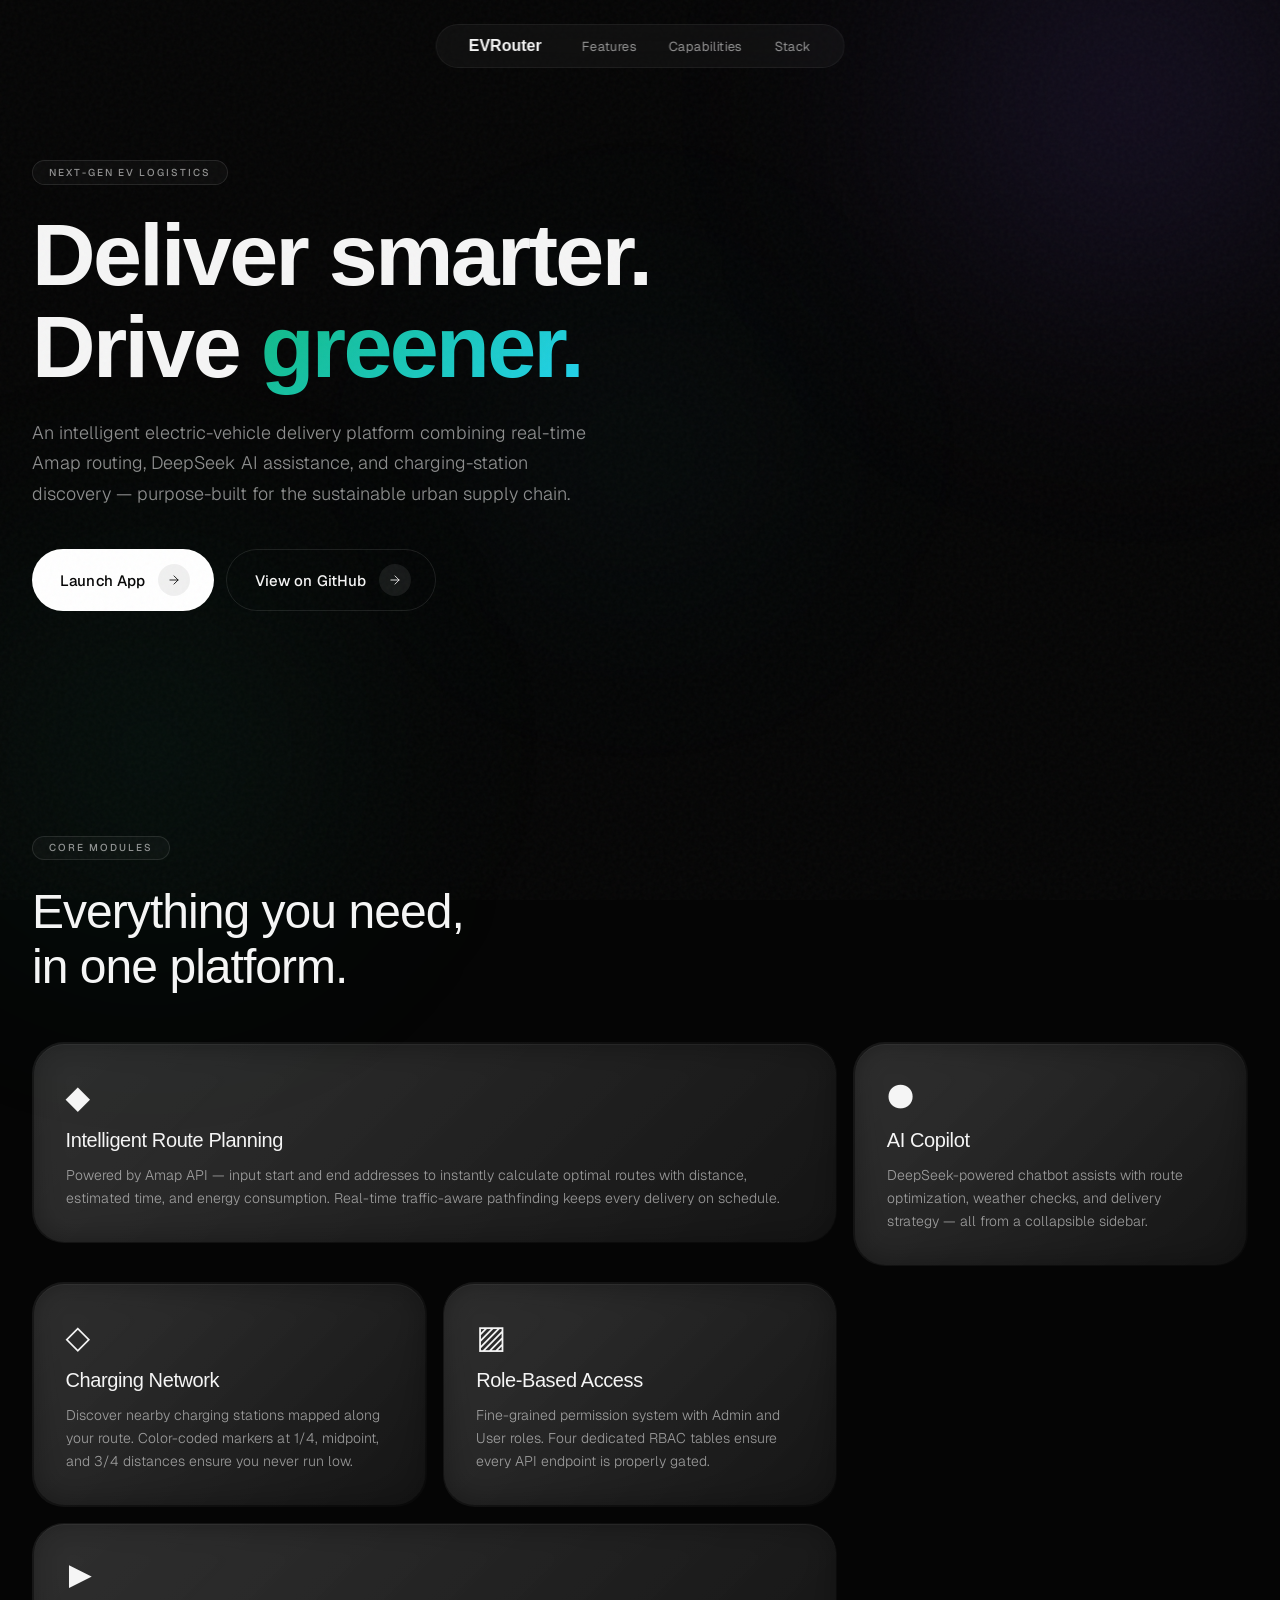
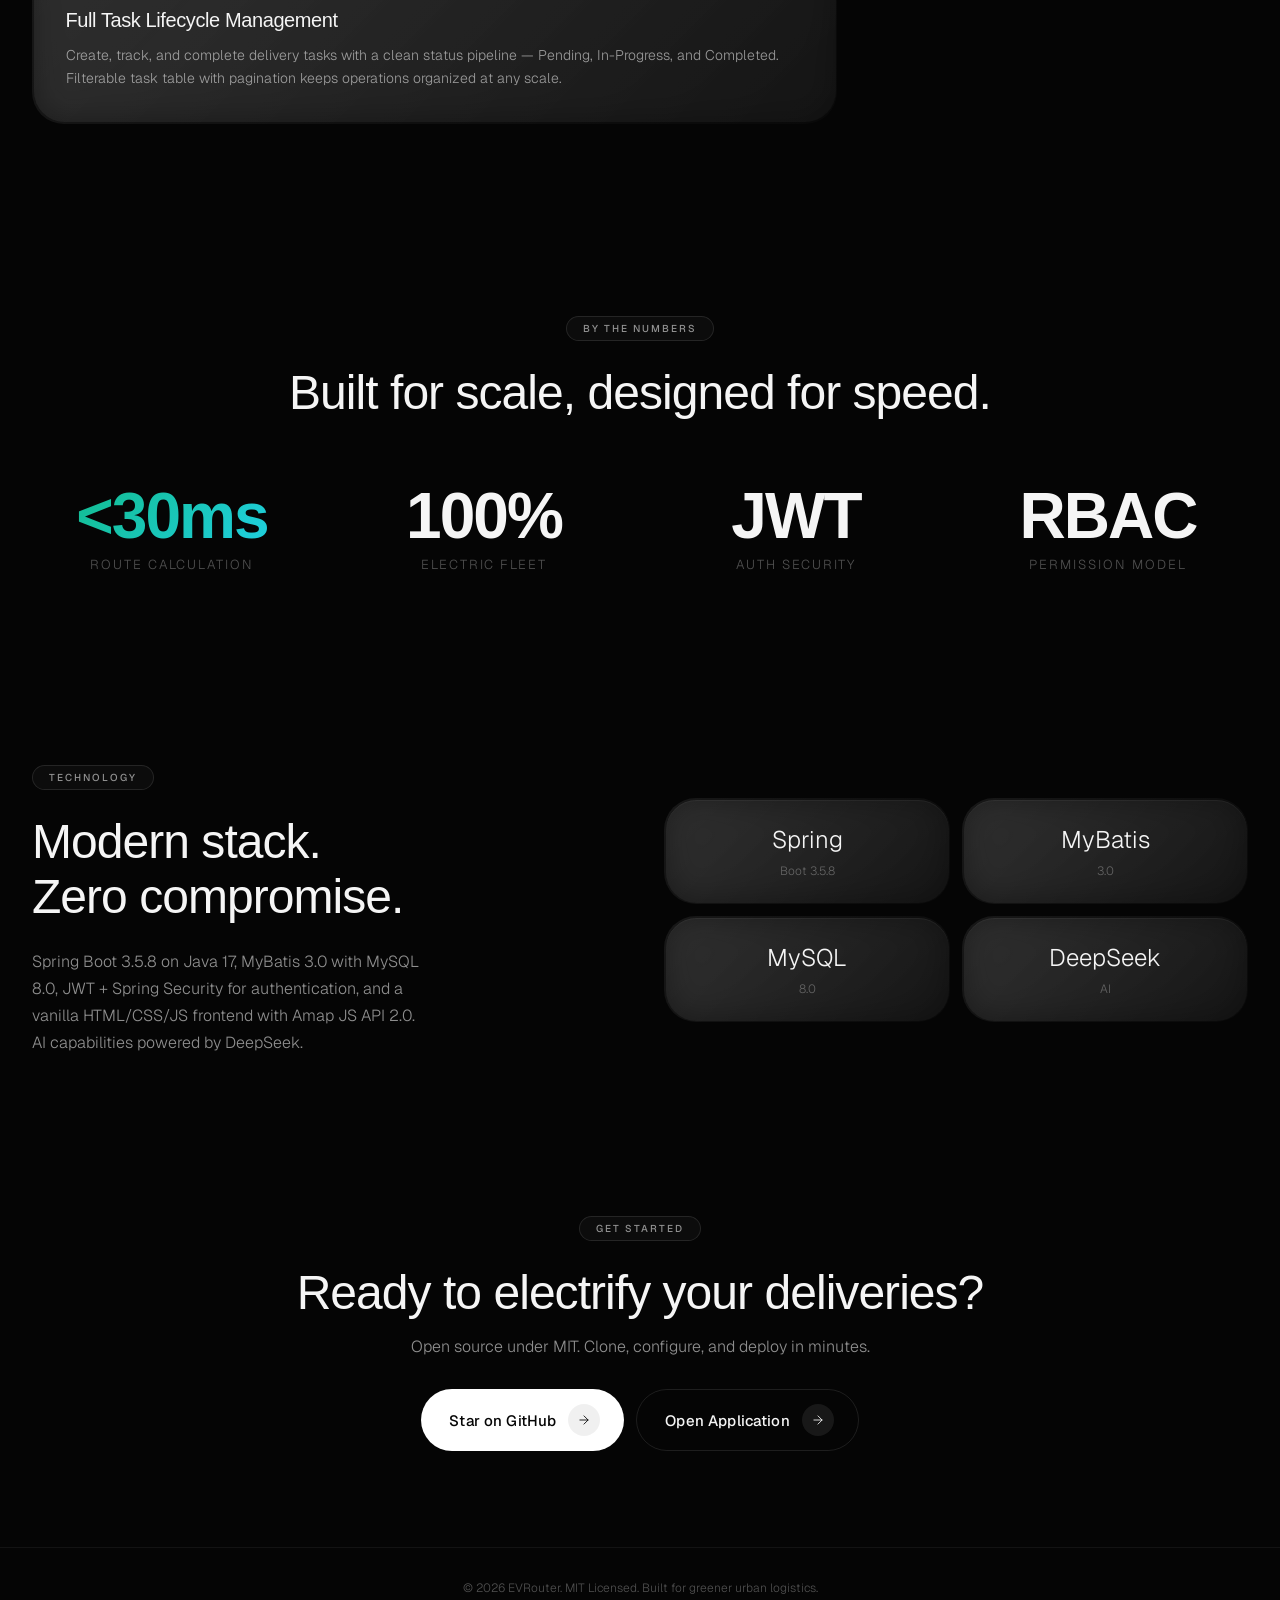
==== src/main/resources/static/html/promo.html @ b2a833bb "feat: add high-end promotional landing page (Ethereal Glass + Asymmetric Bento)" ====
<!DOCTYPE html>
<html lang="en" class="scroll-smooth">
<head>
  <meta charset="UTF-8">
  <meta name="viewport" content="width=device-width, initial-scale=1.0">
  <title>EVRouter — Intelligent EV Delivery Platform</title>

  <!-- Premium Fonts -->
  <link href="https://api.fontshare.com/v2/css?f[]=clash-display@200,300,400,500,600,700&display=swap" rel="stylesheet">
  <link href="https://fonts.googleapis.com/css2?family=Geist:wght@300;400;500;600&display=swap" rel="stylesheet">

  <style>
    /* ============================================
       EVRouter Promo — Ethereal Glass + Bento
       ============================================ */

    /* ---------- RESET & BASE ---------- */
    *, *::before, *::after { margin: 0; padding: 0; box-sizing: border-box; }

    :root {
      --bg-deep:    #050505;
      --bg-card:    rgba(255,255,255,0.03);
      --border-dim: rgba(255,255,255,0.06);
      --border-lit: rgba(255,255,255,0.10);
      --text-primary:   #f5f5f5;
      --text-secondary: rgba(255,255,255,0.55);
      --text-tertiary:  rgba(255,255,255,0.30);
      --accent-emerald: #10b981;
      --accent-purple:  #8b5cf6;
      --accent-cyan:    #22d3ee;
      --radius-sm: 0.75rem;
      --radius-md: 1.25rem;
      --radius-lg: 2rem;
      --radius-xl: 2.5rem;
      --ease-spring: cubic-bezier(0.32,0.72,0,1);
      --ease-out-expo: cubic-bezier(0.16,1,0.3,1);
    }

    html { background: var(--bg-deep); color: var(--text-primary); font-family: 'Geist', system-ui, -apple-system, sans-serif; font-weight: 300; -webkit-font-smoothing: antialiased; }
    body { min-height: 100vh; overflow-x: hidden; }
    h1, h2, h3, .display { font-family: 'Clash Display', system-ui, sans-serif; font-weight: 500; letter-spacing: -0.02em; }
    a { color: inherit; text-decoration: none; }
    img { display: block; max-width: 100%; }

    /* ---------- NOISE OVERLAY ---------- */
    .noise-overlay {
      position: fixed; inset: 0; z-index: 50; pointer-events: none; opacity: 0.035;
      background-image: url("data:image/svg+xml,%3Csvg viewBox='0 0 256 256' xmlns='http://www.w3.org/2000/svg'%3E%3Cfilter id='n'%3E%3CfeTurbulence type='fractalNoise' baseFrequency='0.9' numOctaves='4' stitchTiles='stitch'/%3E%3C/filter%3E%3Crect width='100%25' height='100%25' filter='url(%23n)'/%3E%3C/svg%3E");
    }

    /* ---------- AMBIENT ORBS ---------- */
    .ambient-orb {
      position: fixed; border-radius: 50%; filter: blur(120px); pointer-events: none; z-index: 0;
    }
    .ambient-orb--purple {
      width: 600px; height: 600px; top: -200px; right: -150px;
      background: radial-gradient(circle, rgba(139,92,246,0.18), transparent 70%);
    }
    .ambient-orb--emerald {
      width: 500px; height: 500px; bottom: -100px; left: -100px;
      background: radial-gradient(circle, rgba(16,185,129,0.12), transparent 70%);
    }
    .ambient-orb--cyan {
      width: 400px; height: 400px; top: 50%; left: 50%; transform: translate(-50%,-50%);
      background: radial-gradient(circle, rgba(34,211,238,0.07), transparent 70%);
    }

    /* ---------- NAV ---------- */
    .nav-pill {
      position: fixed; top: 1.5rem; left: 50%; transform: translateX(-50%); z-index: 100;
      display: flex; align-items: center; gap: 2rem; padding: 0.75rem 2rem;
      background: rgba(255,255,255,0.04); backdrop-filter: blur(24px); -webkit-backdrop-filter: blur(24px);
      border: 1px solid var(--border-dim); border-radius: 9999px;
    }
    .nav-pill a { font-size: 0.8125rem; font-weight: 400; letter-spacing: 0.03em; color: var(--text-secondary); transition: color 0.3s var(--ease-spring); }
    .nav-pill a:hover { color: var(--text-primary); }
    .nav-pill .nav-brand { font-family: 'Clash Display', sans-serif; font-weight: 600; font-size: 1rem; color: var(--text-primary); margin-right: 0.5rem; }

    /* ---------- SECTIONS ---------- */
    .section { position: relative; z-index: 10; max-width: 1280px; margin: 0 auto; padding: 6rem 2rem; }
    .section-hero { padding-top: 10rem; padding-bottom: 8rem; }

    /* ---------- EYEBROW ---------- */
    .eyebrow {
      display: inline-block; padding: 0.3rem 1rem; font-size: 0.625rem; font-weight: 500;
      text-transform: uppercase; letter-spacing: 0.2em; border-radius: 9999px;
      border: 1px solid var(--border-lit); color: var(--text-secondary);
      background: rgba(255,255,255,0.03); margin-bottom: 1.5rem;
    }

    /* ---------- HERO ---------- */
    .hero-title {
      font-family: 'Clash Display', sans-serif; font-size: clamp(3rem, 7vw, 5.5rem); font-weight: 600;
      line-height: 1.05; letter-spacing: -0.03em; margin-bottom: 1.5rem;
    }
    .hero-title .accent { background: linear-gradient(135deg, var(--accent-emerald), var(--accent-cyan)); -webkit-background-clip: text; -webkit-text-fill-color: transparent; background-clip: text; }
    .hero-sub  { font-size: 1.125rem; line-height: 1.7; color: var(--text-secondary); max-width: 560px; margin-bottom: 2.5rem; }

    /* ---------- CTA (Button-in-Button) ---------- */
    .cta-btn {
      display: inline-flex; align-items: center; gap: 0.75rem; padding: 0.875rem 1.5rem 0.875rem 1.75rem;
      background: #fff; color: #050505; border: none; border-radius: 9999px; cursor: pointer;
      font-family: 'Geist', sans-serif; font-size: 0.9375rem; font-weight: 500; letter-spacing: 0.01em;
      transition: all 0.5s var(--ease-spring);
      text-decoration: none;
    }
    .cta-btn:hover { transform: scale(1.03); }
    .cta-btn:active { transform: scale(0.98); }
    .cta-btn .btn-icon-circle {
      width: 2rem; height: 2rem; border-radius: 50%; background: rgba(0,0,0,0.06);
      display: flex; align-items: center; justify-content: center; flex-shrink: 0;
      transition: all 0.4s var(--ease-spring);
    }
    .cta-btn:hover .btn-icon-circle { transform: translateX(3px) translateY(-1px) scale(1.05); }
    .cta-btn .btn-icon-circle svg { width: 14px; height: 14px; stroke: #050505; stroke-width: 1.5; }

    .cta-btn--secondary {
      background: transparent; color: var(--text-primary);
      border: 1px solid var(--border-lit);
    }
    .cta-btn--secondary .btn-icon-circle { background: rgba(255,255,255,0.08); }
    .cta-btn--secondary .btn-icon-circle svg { stroke: var(--text-primary); }

    /* ---------- DOUBLE-BEZEL CARD ---------- */
    .dc-shell {
      padding: 1.5px; border-radius: var(--radius-lg);
      background: linear-gradient(135deg, rgba(255,255,255,0.08), rgba(255,255,255,0.02));
    }
    .dc-core {
      background: var(--bg-card); border-radius: calc(var(--radius-lg) - 1.5px);
      padding: 2rem; height: 100%;
      box-shadow: inset 0 1px 1px rgba(255,255,255,0.06);
      backdrop-filter: blur(16px); -webkit-backdrop-filter: blur(16px);
    }
    .dc-core h3 { font-family: 'Clash Display', sans-serif; font-size: 1.25rem; font-weight: 500; margin-bottom: 0.75rem; }
    .dc-core p  { font-size: 0.875rem; line-height: 1.65; color: var(--text-secondary); }

    /* ---------- BENTO GRID ---------- */
    .bento-grid {
      display: grid; grid-template-columns: repeat(12, 1fr); gap: 1rem;
    }
    .bento-grid > * { min-width: 0; }
    .bento-card {
      opacity: 0; transform: translateY(3rem); filter: blur(8px);
      transition: all 0.9s var(--ease-out-expo);
    }
    .bento-card.visible { opacity: 1; transform: translateY(0); filter: blur(0); }

    /* ---------- STAT ROW ---------- */
    .stat-value {
      font-family: 'Clash Display', sans-serif; font-size: clamp(2.5rem, 5vw, 4rem);
      font-weight: 600; letter-spacing: -0.03em; line-height: 1;
    }
    .stat-label { font-size: 0.8125rem; color: var(--text-tertiary); text-transform: uppercase; letter-spacing: 0.15em; margin-top: 0.5rem; }

    /* ---------- FOOTER ---------- */
    .footer { position: relative; z-index: 10; border-top: 1px solid var(--border-dim); padding: 2rem; text-align: center; font-size: 0.75rem; color: var(--text-tertiary); }

    /* ---------- REVEAL ---------- */
    .reveal {
      opacity: 0; transform: translateY(2.5rem); filter: blur(6px);
      transition: all 0.85s var(--ease-out-expo);
    }
    .reveal.visible { opacity: 1; transform: translateY(0); filter: blur(0); }

    /* ---------- RESPONSIVE ---------- */
    @media (max-width: 768px) {
      .nav-pill { gap: 1rem; padding: 0.6rem 1.25rem; top: 1rem; }
      .nav-pill a:not(.nav-brand) { display: none; }
      .section { padding: 3rem 1rem; }
      .section-hero { padding-top: 6rem; padding-bottom: 4rem; }
      .bento-grid { grid-template-columns: 1fr; gap: 0.75rem; }
      .hero-title { font-size: 2.25rem; }
      .cta-group { flex-direction: column; align-items: stretch; }
    }
  </style>
</head>
<body>

  <!-- Noise Texture -->
  <div class="noise-overlay"></div>

  <!-- Ambient Light Orbs -->
  <div class="ambient-orb ambient-orb--purple"></div>
  <div class="ambient-orb ambient-orb--emerald"></div>
  <div class="ambient-orb ambient-orb--cyan"></div>

  <!-- Floating Glass Nav Pill -->
  <nav class="nav-pill">
    <span class="nav-brand">EVRouter</span>
    <a href="#features">Features</a>
    <a href="#capabilities">Capabilities</a>
    <a href="#tech">Stack</a>
  </nav>

  <!-- ============================================ -->
  <!-- HERO                                        -->
  <!-- ============================================ -->
  <section class="section section-hero" id="hero">
    <div class="reveal">
      <span class="eyebrow">Next-Gen EV Logistics</span>
      <h1 class="hero-title">
        Deliver smarter.<br>
        Drive <span class="accent">greener.</span>
      </h1>
      <p class="hero-sub">
        An intelligent electric-vehicle delivery platform combining real-time Amap routing,
        DeepSeek AI assistance, and charging-station discovery — purpose-built for the
        sustainable urban supply chain.
      </p>
      <div class="cta-group" style="display:flex;gap:0.75rem;flex-wrap:wrap;">
        <a href="index.html" class="cta-btn">
          Launch App
          <span class="btn-icon-circle">
            <svg viewBox="0 0 24 24" fill="none"><path d="M5 12h14M12 5l7 7-7 7" stroke-linecap="round" stroke-linejoin="round"/></svg>
          </span>
        </a>
        <a href="https://github.com/Su-yu-s/ev-delivery-system" class="cta-btn cta-btn--secondary">
          View on GitHub
          <span class="btn-icon-circle">
            <svg viewBox="0 0 24 24" fill="none"><path d="M5 12h14M12 5l7 7-7 7" stroke-linecap="round" stroke-linejoin="round"/></svg>
          </span>
        </a>
      </div>
    </div>
  </section>

  <!-- ============================================ -->
  <!-- FEATURES — Asymmetric Bento                  -->
  <!-- ============================================ -->
  <section class="section" id="features">
    <div class="reveal" style="margin-bottom:3rem;">
      <span class="eyebrow">Core Modules</span>
      <h2 style="font-family:'Clash Display',sans-serif;font-size:clamp(2rem,4vw,3rem);font-weight:500;letter-spacing:-0.02em;">Everything you need,<br>in one platform.</h2>
    </div>

    <div class="bento-grid">
      <!-- Card 1 — Route (col-span-8) -->
      <div class="bento-card" style="grid-column:span 8;" data-delay="0">
        <div class="dc-shell">
          <div class="dc-core">
            <div style="font-size:2rem;margin-bottom:0.75rem;filter:grayscale(0.3);">&#9670;</div>
            <h3>Intelligent Route Planning</h3>
            <p>Powered by Amap API — input start and end addresses to instantly calculate optimal routes with distance, estimated time, and energy consumption. Real-time traffic-aware pathfinding keeps every delivery on schedule.</p>
          </div>
        </div>
      </div>

      <!-- Card 2 — AI (col-span-4) -->
      <div class="bento-card" style="grid-column:span 4;" data-delay="100">
        <div class="dc-shell">
          <div class="dc-core">
            <div style="font-size:2rem;margin-bottom:0.75rem;">&#9679;</div>
            <h3>AI Copilot</h3>
            <p>DeepSeek-powered chatbot assists with route optimization, weather checks, and delivery strategy — all from a collapsible sidebar.</p>
          </div>
        </div>
      </div>

      <!-- Card 3 — Charging (col-span-4) -->
      <div class="bento-card" style="grid-column:span 4;" data-delay="150">
        <div class="dc-shell">
          <div class="dc-core">
            <div style="font-size:2rem;margin-bottom:0.75rem;">&#9671;</div>
            <h3>Charging Network</h3>
            <p>Discover nearby charging stations mapped along your route. Color-coded markers at 1/4, midpoint, and 3/4 distances ensure you never run low.</p>
          </div>
        </div>
      </div>

      <!-- Card 4 — RBAC (col-span-4) -->
      <div class="bento-card" style="grid-column:span 4;" data-delay="200">
        <div class="dc-shell">
          <div class="dc-core">
            <div style="font-size:2rem;margin-bottom:0.75rem;">&#9640;</div>
            <h3>Role-Based Access</h3>
            <p>Fine-grained permission system with Admin and User roles. Four dedicated RBAC tables ensure every API endpoint is properly gated.</p>
          </div>
        </div>
      </div>

      <!-- Card 5 — Task Lifecycle (col-span-8) -->
      <div class="bento-card" style="grid-column:span 8;" data-delay="250">
        <div class="dc-shell">
          <div class="dc-core">
            <div style="font-size:2rem;margin-bottom:0.75rem;">&#9654;</div>
            <h3>Full Task Lifecycle Management</h3>
            <p>Create, track, and complete delivery tasks with a clean status pipeline — Pending, In-Progress, and Completed. Filterable task table with pagination keeps operations organized at any scale.</p>
          </div>
        </div>
      </div>
    </div>
  </section>

  <!-- ============================================ -->
  <!-- CAPABILITIES — Stats + Cascade               -->
  <!-- ============================================ -->
  <section class="section" id="capabilities">
    <div class="reveal" style="text-align:center;margin-bottom:4rem;">
      <span class="eyebrow">By the Numbers</span>
      <h2 style="font-family:'Clash Display',sans-serif;font-size:clamp(2rem,4vw,3rem);font-weight:500;letter-spacing:-0.02em;">Built for scale, designed for speed.</h2>
    </div>

    <div style="display:grid;grid-template-columns:repeat(4,1fr);gap:2rem;text-align:center;">
      <div class="reveal" data-delay="0">
        <div class="stat-value" style="background:linear-gradient(135deg,var(--accent-emerald),var(--accent-cyan));-webkit-background-clip:text;-webkit-text-fill-color:transparent;background-clip:text;">&lt;30ms</div>
        <div class="stat-label">Route Calculation</div>
      </div>
      <div class="reveal" data-delay="100">
        <div class="stat-value">100%</div>
        <div class="stat-label">Electric Fleet</div>
      </div>
      <div class="reveal" data-delay="200">
        <div class="stat-value">JWT</div>
        <div class="stat-label">Auth Security</div>
      </div>
      <div class="reveal" data-delay="300">
        <div class="stat-value">RBAC</div>
        <div class="stat-label">Permission Model</div>
      </div>
    </div>
  </section>

  <!-- ============================================ -->
  <!-- TECH STACK — Editorial Split variant         -->
  <!-- ============================================ -->
  <section class="section" id="tech">
    <div class="reveal" style="display:flex;gap:3rem;align-items:center;flex-wrap:wrap;">
      <div style="flex:1;min-width:280px;">
        <span class="eyebrow">Technology</span>
        <h2 style="font-family:'Clash Display',sans-serif;font-size:clamp(2rem,4vw,3rem);font-weight:500;letter-spacing:-0.02em;margin-bottom:1.5rem;">Modern stack.<br>Zero compromise.</h2>
        <p style="color:var(--text-secondary);line-height:1.7;max-width:400px;">
          Spring Boot 3.5.8 on Java 17, MyBatis 3.0 with MySQL 8.0,
          JWT + Spring Security for authentication, and a vanilla HTML/CSS/JS
          frontend with Amap JS API 2.0. AI capabilities powered by DeepSeek.
        </p>
      </div>
      <div style="flex:1;min-width:280px;display:grid;grid-template-columns:1fr 1fr;gap:0.75rem;">
        <div class="dc-shell"><div class="dc-core" style="padding:1.5rem;text-align:center;"><div style="font-size:1.5rem;margin-bottom:0.5rem;">Spring</div><div style="font-size:0.75rem;color:var(--text-tertiary);">Boot 3.5.8</div></div></div>
        <div class="dc-shell"><div class="dc-core" style="padding:1.5rem;text-align:center;"><div style="font-size:1.5rem;margin-bottom:0.5rem;">MyBatis</div><div style="font-size:0.75rem;color:var(--text-tertiary);">3.0</div></div></div>
        <div class="dc-shell"><div class="dc-core" style="padding:1.5rem;text-align:center;"><div style="font-size:1.5rem;margin-bottom:0.5rem;">MySQL</div><div style="font-size:0.75rem;color:var(--text-tertiary);">8.0</div></div></div>
        <div class="dc-shell"><div class="dc-core" style="padding:1.5rem;text-align:center;"><div style="font-size:1.5rem;margin-bottom:0.5rem;">DeepSeek</div><div style="font-size:0.75rem;color:var(--text-tertiary);">AI</div></div></div>
      </div>
    </div>
  </section>

  <!-- ============================================ -->
  <!-- CTA BANNER                                  -->
  <!-- ============================================ -->
  <section class="section" style="text-align:center;padding-top:4rem;padding-bottom:6rem;">
    <div class="reveal">
      <span class="eyebrow">Get Started</span>
      <h2 style="font-family:'Clash Display',sans-serif;font-size:clamp(2rem,4vw,3rem);font-weight:500;letter-spacing:-0.02em;margin-bottom:1rem;">Ready to electrify your deliveries?</h2>
      <p style="color:var(--text-secondary);margin-bottom:2rem;">Open source under MIT. Clone, configure, and deploy in minutes.</p>
      <div style="display:flex;gap:0.75rem;justify-content:center;flex-wrap:wrap;">
        <a href="https://github.com/Su-yu-s/ev-delivery-system" class="cta-btn">
          Star on GitHub
          <span class="btn-icon-circle">
            <svg viewBox="0 0 24 24" fill="none"><path d="M5 12h14M12 5l7 7-7 7" stroke-linecap="round" stroke-linejoin="round"/></svg>
          </span>
        </a>
        <a href="index.html" class="cta-btn cta-btn--secondary">
          Open Application
          <span class="btn-icon-circle">
            <svg viewBox="0 0 24 24" fill="none"><path d="M5 12h14M12 5l7 7-7 7" stroke-linecap="round" stroke-linejoin="round"/></svg>
          </span>
        </a>
      </div>
    </div>
  </section>

  <!-- Footer -->
  <footer class="footer">
    &copy; 2026 EVRouter. MIT Licensed. Built for greener urban logistics.
  </footer>

  <!-- ============================================ -->
  <!-- SCROLL REVEAL ENGINE                        -->
  <!-- ============================================ -->
  <script>
    (function() {
      const observer = new IntersectionObserver((entries) => {
        entries.forEach(entry => {
          if (entry.isIntersecting) {
            const el = entry.target;
            const delay = el.dataset.delay || 0;
            setTimeout(() => el.classList.add('visible'), delay);
          }
        });
      }, { threshold: 0.15, rootMargin: '0px 0px -40px 0px' });

      document.querySelectorAll('.reveal, .bento-card').forEach(el => observer.observe(el));
    })();
  </script>

</body>
</html>
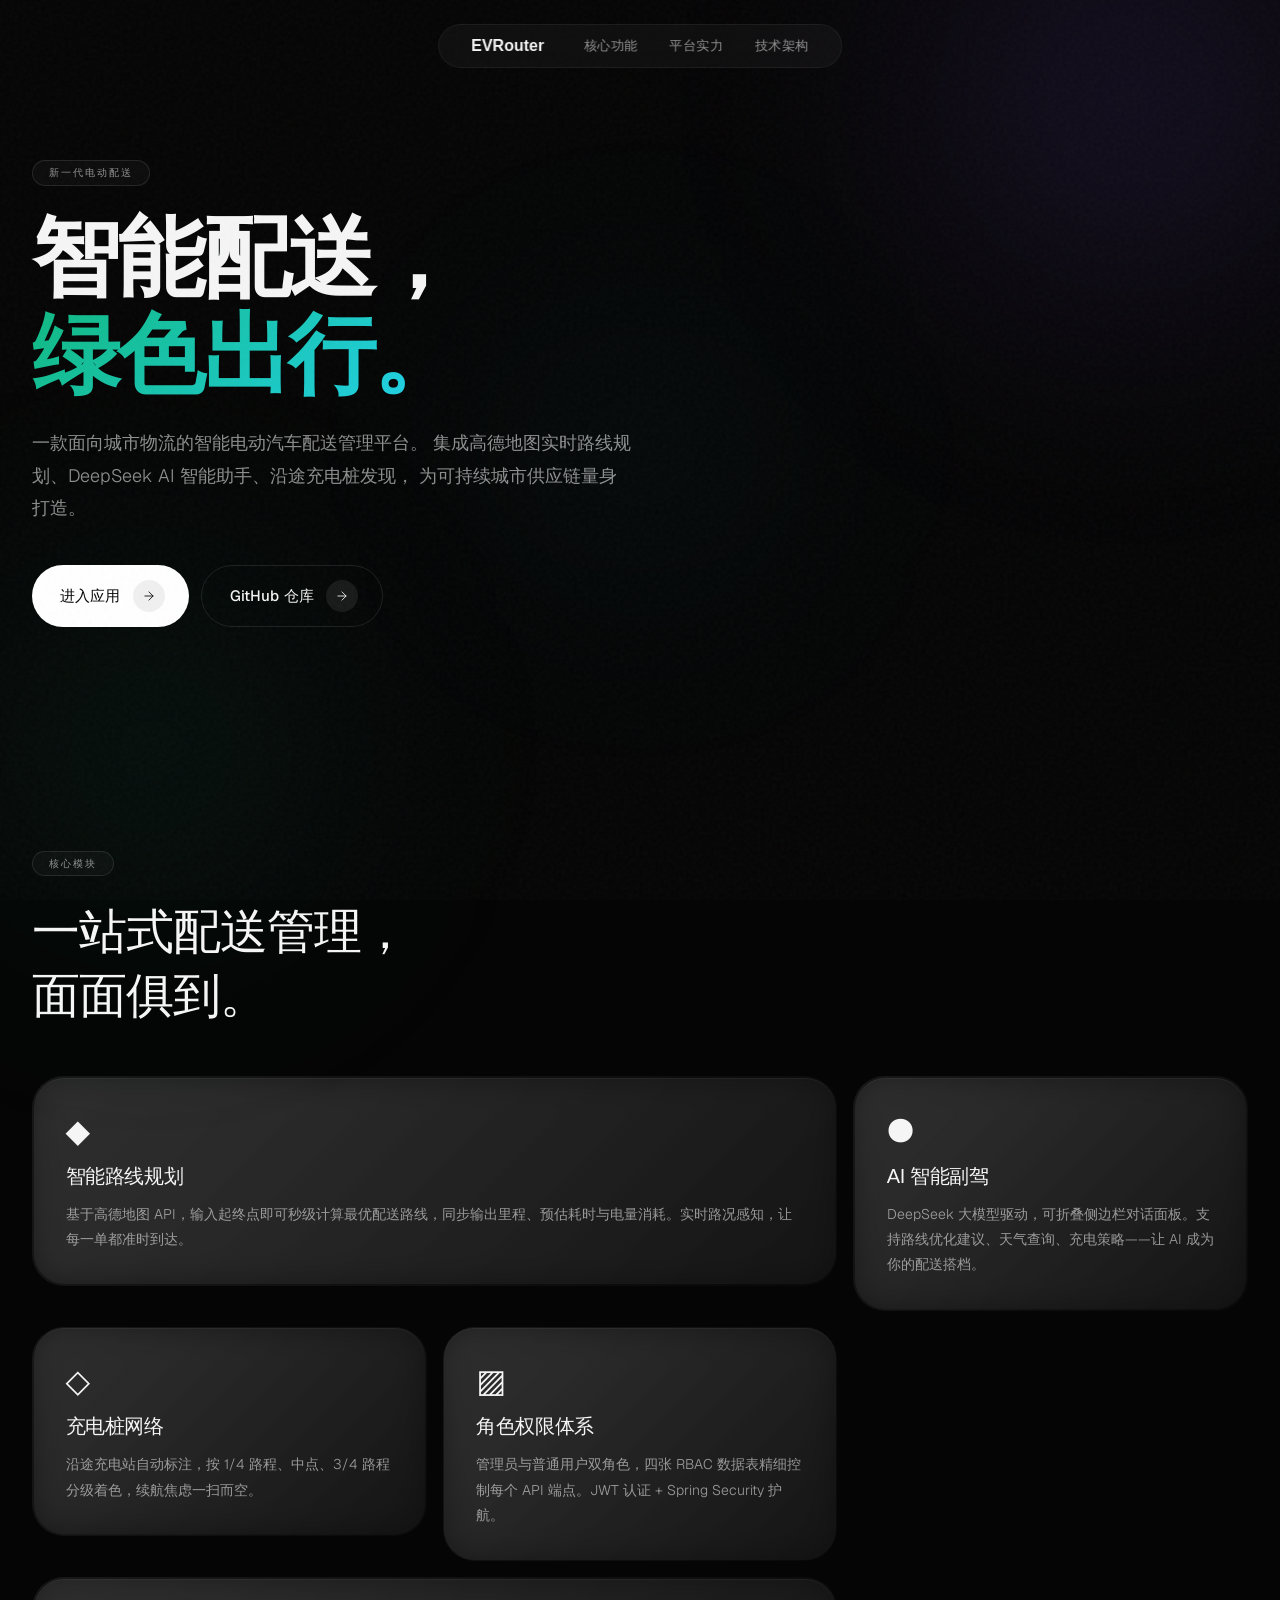
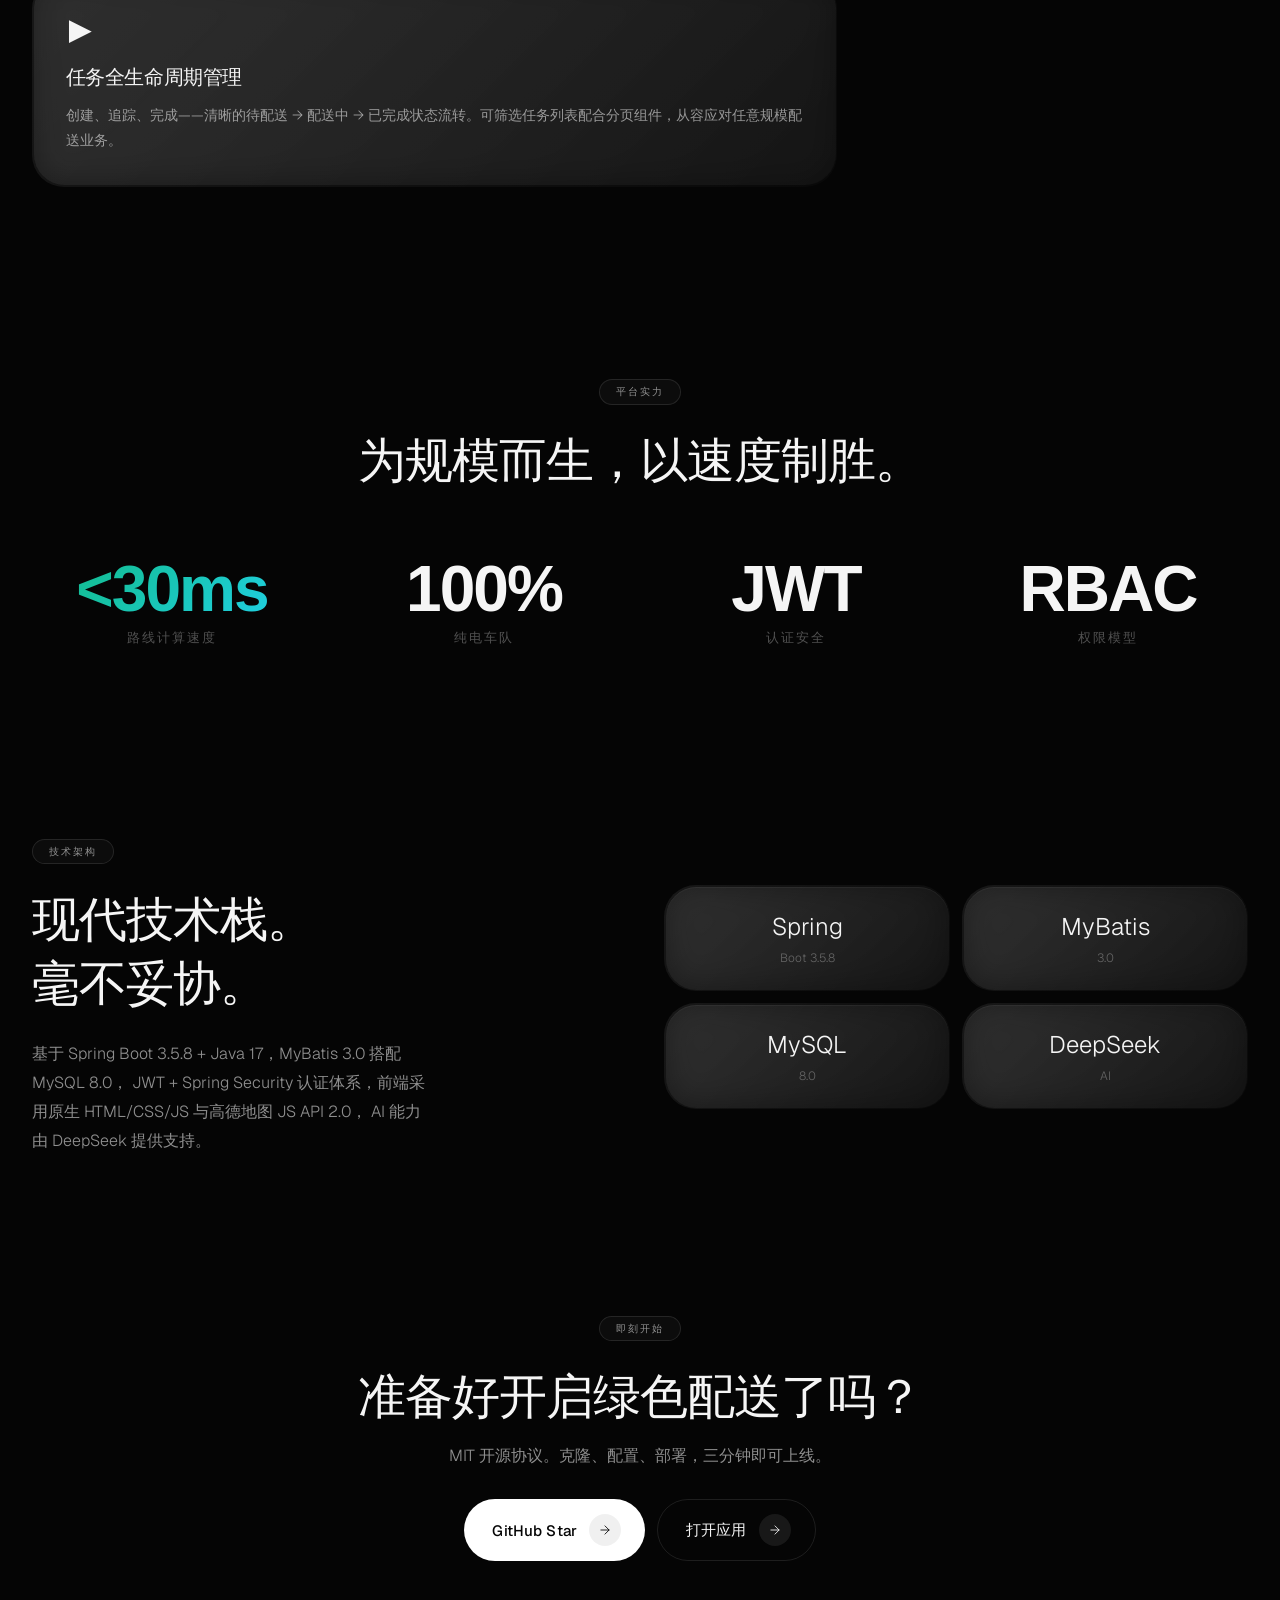
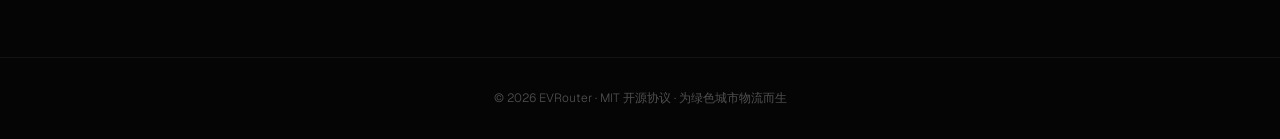
==== commit ee0f17c8: "feat: localize promo page to Chinese" ====
--- a/src/main/resources/static/html/promo.html
+++ b/src/main/resources/static/html/promo.html
@@ -1,9 +1,9 @@
 <!DOCTYPE html>
-<html lang="en" class="scroll-smooth">
+<html lang="zh-CN" class="scroll-smooth">
 <head>
   <meta charset="UTF-8">
   <meta name="viewport" content="width=device-width, initial-scale=1.0">
-  <title>EVRouter — Intelligent EV Delivery Platform</title>
+  <title>EVRouter — 智能电动汽车配送管理平台</title>
 
   <!-- Premium Fonts -->
   <link href="https://api.fontshare.com/v2/css?f[]=clash-display@200,300,400,500,600,700&display=swap" rel="stylesheet">
@@ -11,10 +11,9 @@
 
   <style>
     /* ============================================
-       EVRouter Promo — Ethereal Glass + Bento
+       EVRouter 宣传页 — Ethereal Glass + Bento
        ============================================ */
 
-    /* ---------- RESET & BASE ---------- */
     *, *::before, *::after { margin: 0; padding: 0; box-sizing: border-box; }
 
     :root {
@@ -91,10 +90,10 @@
     /* ---------- HERO ---------- */
     .hero-title {
       font-family: 'Clash Display', sans-serif; font-size: clamp(3rem, 7vw, 5.5rem); font-weight: 600;
-      line-height: 1.05; letter-spacing: -0.03em; margin-bottom: 1.5rem;
+      line-height: 1.1; letter-spacing: -0.03em; margin-bottom: 1.5rem;
     }
     .hero-title .accent { background: linear-gradient(135deg, var(--accent-emerald), var(--accent-cyan)); -webkit-background-clip: text; -webkit-text-fill-color: transparent; background-clip: text; }
-    .hero-sub  { font-size: 1.125rem; line-height: 1.7; color: var(--text-secondary); max-width: 560px; margin-bottom: 2.5rem; }
+    .hero-sub  { font-size: 1.125rem; line-height: 1.8; color: var(--text-secondary); max-width: 600px; margin-bottom: 2.5rem; }
 
     /* ---------- CTA (Button-in-Button) ---------- */
     .cta-btn {
@@ -133,7 +132,7 @@
       backdrop-filter: blur(16px); -webkit-backdrop-filter: blur(16px);
     }
     .dc-core h3 { font-family: 'Clash Display', sans-serif; font-size: 1.25rem; font-weight: 500; margin-bottom: 0.75rem; }
-    .dc-core p  { font-size: 0.875rem; line-height: 1.65; color: var(--text-secondary); }
+    .dc-core p  { font-size: 0.875rem; line-height: 1.8; color: var(--text-secondary); }
 
     /* ---------- BENTO GRID ---------- */
     .bento-grid {
@@ -177,46 +176,46 @@
 </head>
 <body>
 
-  <!-- Noise Texture -->
+  <!-- 噪点纹理 -->
   <div class="noise-overlay"></div>
 
-  <!-- Ambient Light Orbs -->
+  <!-- 氛围光球 -->
   <div class="ambient-orb ambient-orb--purple"></div>
   <div class="ambient-orb ambient-orb--emerald"></div>
   <div class="ambient-orb ambient-orb--cyan"></div>
 
-  <!-- Floating Glass Nav Pill -->
+  <!-- 悬浮玻璃导航 -->
   <nav class="nav-pill">
     <span class="nav-brand">EVRouter</span>
-    <a href="#features">Features</a>
-    <a href="#capabilities">Capabilities</a>
-    <a href="#tech">Stack</a>
+    <a href="#features">核心功能</a>
+    <a href="#capabilities">平台实力</a>
+    <a href="#tech">技术架构</a>
   </nav>
 
   <!-- ============================================ -->
-  <!-- HERO                                        -->
+  <!-- 首屏 Hero                                    -->
   <!-- ============================================ -->
   <section class="section section-hero" id="hero">
     <div class="reveal">
-      <span class="eyebrow">Next-Gen EV Logistics</span>
+      <span class="eyebrow">新一代电动配送</span>
       <h1 class="hero-title">
-        Deliver smarter.<br>
-        Drive <span class="accent">greener.</span>
+        智能配送，<br>
+        <span class="accent">绿色出行。</span>
       </h1>
       <p class="hero-sub">
-        An intelligent electric-vehicle delivery platform combining real-time Amap routing,
-        DeepSeek AI assistance, and charging-station discovery — purpose-built for the
-        sustainable urban supply chain.
+        一款面向城市物流的智能电动汽车配送管理平台。
+        集成高德地图实时路线规划、DeepSeek AI 智能助手、沿途充电桩发现，
+        为可持续城市供应链量身打造。
       </p>
       <div class="cta-group" style="display:flex;gap:0.75rem;flex-wrap:wrap;">
         <a href="index.html" class="cta-btn">
-          Launch App
+          进入应用
           <span class="btn-icon-circle">
             <svg viewBox="0 0 24 24" fill="none"><path d="M5 12h14M12 5l7 7-7 7" stroke-linecap="round" stroke-linejoin="round"/></svg>
           </span>
         </a>
         <a href="https://github.com/Su-yu-s/ev-delivery-system" class="cta-btn cta-btn--secondary">
-          View on GitHub
+          GitHub 仓库
           <span class="btn-icon-circle">
             <svg viewBox="0 0 24 24" fill="none"><path d="M5 12h14M12 5l7 7-7 7" stroke-linecap="round" stroke-linejoin="round"/></svg>
           </span>
@@ -226,113 +225,113 @@
   </section>
 
   <!-- ============================================ -->
-  <!-- FEATURES — Asymmetric Bento                  -->
+  <!-- 核心功能 — 非对称 Bento 网格                  -->
   <!-- ============================================ -->
   <section class="section" id="features">
     <div class="reveal" style="margin-bottom:3rem;">
-      <span class="eyebrow">Core Modules</span>
-      <h2 style="font-family:'Clash Display',sans-serif;font-size:clamp(2rem,4vw,3rem);font-weight:500;letter-spacing:-0.02em;">Everything you need,<br>in one platform.</h2>
+      <span class="eyebrow">核心模块</span>
+      <h2 style="font-family:'Clash Display',sans-serif;font-size:clamp(2rem,4vw,3rem);font-weight:500;letter-spacing:-0.02em;">一站式配送管理，<br>面面俱到。</h2>
     </div>
 
     <div class="bento-grid">
-      <!-- Card 1 — Route (col-span-8) -->
+      <!-- 卡片 1 — 路线规划 (col-span-8) -->
       <div class="bento-card" style="grid-column:span 8;" data-delay="0">
         <div class="dc-shell">
           <div class="dc-core">
             <div style="font-size:2rem;margin-bottom:0.75rem;filter:grayscale(0.3);">&#9670;</div>
-            <h3>Intelligent Route Planning</h3>
-            <p>Powered by Amap API — input start and end addresses to instantly calculate optimal routes with distance, estimated time, and energy consumption. Real-time traffic-aware pathfinding keeps every delivery on schedule.</p>
-          </div>
-        </div>
-      </div>
-
-      <!-- Card 2 — AI (col-span-4) -->
+            <h3>智能路线规划</h3>
+            <p>基于高德地图 API，输入起终点即可秒级计算最优配送路线，同步输出里程、预估耗时与电量消耗。实时路况感知，让每一单都准时到达。</p>
+          </div>
+        </div>
+      </div>
+
+      <!-- 卡片 2 — AI 助手 (col-span-4) -->
       <div class="bento-card" style="grid-column:span 4;" data-delay="100">
         <div class="dc-shell">
           <div class="dc-core">
             <div style="font-size:2rem;margin-bottom:0.75rem;">&#9679;</div>
-            <h3>AI Copilot</h3>
-            <p>DeepSeek-powered chatbot assists with route optimization, weather checks, and delivery strategy — all from a collapsible sidebar.</p>
-          </div>
-        </div>
-      </div>
-
-      <!-- Card 3 — Charging (col-span-4) -->
+            <h3>AI 智能副驾</h3>
+            <p>DeepSeek 大模型驱动，可折叠侧边栏对话面板。支持路线优化建议、天气查询、充电策略——让 AI 成为你的配送搭档。</p>
+          </div>
+        </div>
+      </div>
+
+      <!-- 卡片 3 — 充电网络 (col-span-4) -->
       <div class="bento-card" style="grid-column:span 4;" data-delay="150">
         <div class="dc-shell">
           <div class="dc-core">
             <div style="font-size:2rem;margin-bottom:0.75rem;">&#9671;</div>
-            <h3>Charging Network</h3>
-            <p>Discover nearby charging stations mapped along your route. Color-coded markers at 1/4, midpoint, and 3/4 distances ensure you never run low.</p>
-          </div>
-        </div>
-      </div>
-
-      <!-- Card 4 — RBAC (col-span-4) -->
+            <h3>充电桩网络</h3>
+            <p>沿途充电站自动标注，按 1/4 路程、中点、3/4 路程分级着色，续航焦虑一扫而空。</p>
+          </div>
+        </div>
+      </div>
+
+      <!-- 卡片 4 — 权限管控 (col-span-4) -->
       <div class="bento-card" style="grid-column:span 4;" data-delay="200">
         <div class="dc-shell">
           <div class="dc-core">
             <div style="font-size:2rem;margin-bottom:0.75rem;">&#9640;</div>
-            <h3>Role-Based Access</h3>
-            <p>Fine-grained permission system with Admin and User roles. Four dedicated RBAC tables ensure every API endpoint is properly gated.</p>
-          </div>
-        </div>
-      </div>
-
-      <!-- Card 5 — Task Lifecycle (col-span-8) -->
+            <h3>角色权限体系</h3>
+            <p>管理员与普通用户双角色，四张 RBAC 数据表精细控制每个 API 端点。JWT 认证 + Spring Security 护航。</p>
+          </div>
+        </div>
+      </div>
+
+      <!-- 卡片 5 — 任务全生命周期 (col-span-8) -->
       <div class="bento-card" style="grid-column:span 8;" data-delay="250">
         <div class="dc-shell">
           <div class="dc-core">
             <div style="font-size:2rem;margin-bottom:0.75rem;">&#9654;</div>
-            <h3>Full Task Lifecycle Management</h3>
-            <p>Create, track, and complete delivery tasks with a clean status pipeline — Pending, In-Progress, and Completed. Filterable task table with pagination keeps operations organized at any scale.</p>
-          </div>
-        </div>
-      </div>
-    </div>
-  </section>
-
-  <!-- ============================================ -->
-  <!-- CAPABILITIES — Stats + Cascade               -->
+            <h3>任务全生命周期管理</h3>
+            <p>创建、追踪、完成——清晰的待配送 → 配送中 → 已完成状态流转。可筛选任务列表配合分页组件，从容应对任意规模配送业务。</p>
+          </div>
+        </div>
+      </div>
+    </div>
+  </section>
+
+  <!-- ============================================ -->
+  <!-- 平台实力 — 数据展示                          -->
   <!-- ============================================ -->
   <section class="section" id="capabilities">
     <div class="reveal" style="text-align:center;margin-bottom:4rem;">
-      <span class="eyebrow">By the Numbers</span>
-      <h2 style="font-family:'Clash Display',sans-serif;font-size:clamp(2rem,4vw,3rem);font-weight:500;letter-spacing:-0.02em;">Built for scale, designed for speed.</h2>
+      <span class="eyebrow">平台实力</span>
+      <h2 style="font-family:'Clash Display',sans-serif;font-size:clamp(2rem,4vw,3rem);font-weight:500;letter-spacing:-0.02em;">为规模而生，以速度制胜。</h2>
     </div>
 
     <div style="display:grid;grid-template-columns:repeat(4,1fr);gap:2rem;text-align:center;">
       <div class="reveal" data-delay="0">
         <div class="stat-value" style="background:linear-gradient(135deg,var(--accent-emerald),var(--accent-cyan));-webkit-background-clip:text;-webkit-text-fill-color:transparent;background-clip:text;">&lt;30ms</div>
-        <div class="stat-label">Route Calculation</div>
+        <div class="stat-label">路线计算速度</div>
       </div>
       <div class="reveal" data-delay="100">
         <div class="stat-value">100%</div>
-        <div class="stat-label">Electric Fleet</div>
+        <div class="stat-label">纯电车队</div>
       </div>
       <div class="reveal" data-delay="200">
         <div class="stat-value">JWT</div>
-        <div class="stat-label">Auth Security</div>
+        <div class="stat-label">认证安全</div>
       </div>
       <div class="reveal" data-delay="300">
         <div class="stat-value">RBAC</div>
-        <div class="stat-label">Permission Model</div>
-      </div>
-    </div>
-  </section>
-
-  <!-- ============================================ -->
-  <!-- TECH STACK — Editorial Split variant         -->
+        <div class="stat-label">权限模型</div>
+      </div>
+    </div>
+  </section>
+
+  <!-- ============================================ -->
+  <!-- 技术架构                                    -->
   <!-- ============================================ -->
   <section class="section" id="tech">
     <div class="reveal" style="display:flex;gap:3rem;align-items:center;flex-wrap:wrap;">
       <div style="flex:1;min-width:280px;">
-        <span class="eyebrow">Technology</span>
-        <h2 style="font-family:'Clash Display',sans-serif;font-size:clamp(2rem,4vw,3rem);font-weight:500;letter-spacing:-0.02em;margin-bottom:1.5rem;">Modern stack.<br>Zero compromise.</h2>
-        <p style="color:var(--text-secondary);line-height:1.7;max-width:400px;">
-          Spring Boot 3.5.8 on Java 17, MyBatis 3.0 with MySQL 8.0,
-          JWT + Spring Security for authentication, and a vanilla HTML/CSS/JS
-          frontend with Amap JS API 2.0. AI capabilities powered by DeepSeek.
+        <span class="eyebrow">技术架构</span>
+        <h2 style="font-family:'Clash Display',sans-serif;font-size:clamp(2rem,4vw,3rem);font-weight:500;letter-spacing:-0.02em;margin-bottom:1.5rem;">现代技术栈。<br>毫不妥协。</h2>
+        <p style="color:var(--text-secondary);line-height:1.8;max-width:400px;">
+          基于 Spring Boot 3.5.8 + Java 17，MyBatis 3.0 搭配 MySQL 8.0，
+          JWT + Spring Security 认证体系，前端采用原生 HTML/CSS/JS 与高德地图 JS API 2.0，
+          AI 能力由 DeepSeek 提供支持。
         </p>
       </div>
       <div style="flex:1;min-width:280px;display:grid;grid-template-columns:1fr 1fr;gap:0.75rem;">
@@ -345,22 +344,22 @@
   </section>
 
   <!-- ============================================ -->
-  <!-- CTA BANNER                                  -->
+  <!-- 底部 CTA                                    -->
   <!-- ============================================ -->
   <section class="section" style="text-align:center;padding-top:4rem;padding-bottom:6rem;">
     <div class="reveal">
-      <span class="eyebrow">Get Started</span>
-      <h2 style="font-family:'Clash Display',sans-serif;font-size:clamp(2rem,4vw,3rem);font-weight:500;letter-spacing:-0.02em;margin-bottom:1rem;">Ready to electrify your deliveries?</h2>
-      <p style="color:var(--text-secondary);margin-bottom:2rem;">Open source under MIT. Clone, configure, and deploy in minutes.</p>
+      <span class="eyebrow">即刻开始</span>
+      <h2 style="font-family:'Clash Display',sans-serif;font-size:clamp(2rem,4vw,3rem);font-weight:500;letter-spacing:-0.02em;margin-bottom:1rem;">准备好开启绿色配送了吗？</h2>
+      <p style="color:var(--text-secondary);margin-bottom:2rem;">MIT 开源协议。克隆、配置、部署，三分钟即可上线。</p>
       <div style="display:flex;gap:0.75rem;justify-content:center;flex-wrap:wrap;">
         <a href="https://github.com/Su-yu-s/ev-delivery-system" class="cta-btn">
-          Star on GitHub
+          GitHub Star
           <span class="btn-icon-circle">
             <svg viewBox="0 0 24 24" fill="none"><path d="M5 12h14M12 5l7 7-7 7" stroke-linecap="round" stroke-linejoin="round"/></svg>
           </span>
         </a>
         <a href="index.html" class="cta-btn cta-btn--secondary">
-          Open Application
+          打开应用
           <span class="btn-icon-circle">
             <svg viewBox="0 0 24 24" fill="none"><path d="M5 12h14M12 5l7 7-7 7" stroke-linecap="round" stroke-linejoin="round"/></svg>
           </span>
@@ -369,27 +368,27 @@
     </div>
   </section>
 
-  <!-- Footer -->
+  <!-- 页脚 -->
   <footer class="footer">
-    &copy; 2026 EVRouter. MIT Licensed. Built for greener urban logistics.
+    &copy; 2026 EVRouter · MIT 开源协议 · 为绿色城市物流而生
   </footer>
 
   <!-- ============================================ -->
-  <!-- SCROLL REVEAL ENGINE                        -->
+  <!-- 滚动揭示引擎                                 -->
   <!-- ============================================ -->
   <script>
     (function() {
-      const observer = new IntersectionObserver((entries) => {
-        entries.forEach(entry => {
+      var observer = new IntersectionObserver(function(entries) {
+        entries.forEach(function(entry) {
           if (entry.isIntersecting) {
-            const el = entry.target;
-            const delay = el.dataset.delay || 0;
-            setTimeout(() => el.classList.add('visible'), delay);
+            var el = entry.target;
+            var delay = el.dataset.delay || 0;
+            setTimeout(function() { el.classList.add('visible'); }, delay);
           }
         });
       }, { threshold: 0.15, rootMargin: '0px 0px -40px 0px' });
 
-      document.querySelectorAll('.reveal, .bento-card').forEach(el => observer.observe(el));
+      document.querySelectorAll('.reveal, .bento-card').forEach(function(el) { observer.observe(el); });
     })();
   </script>
 
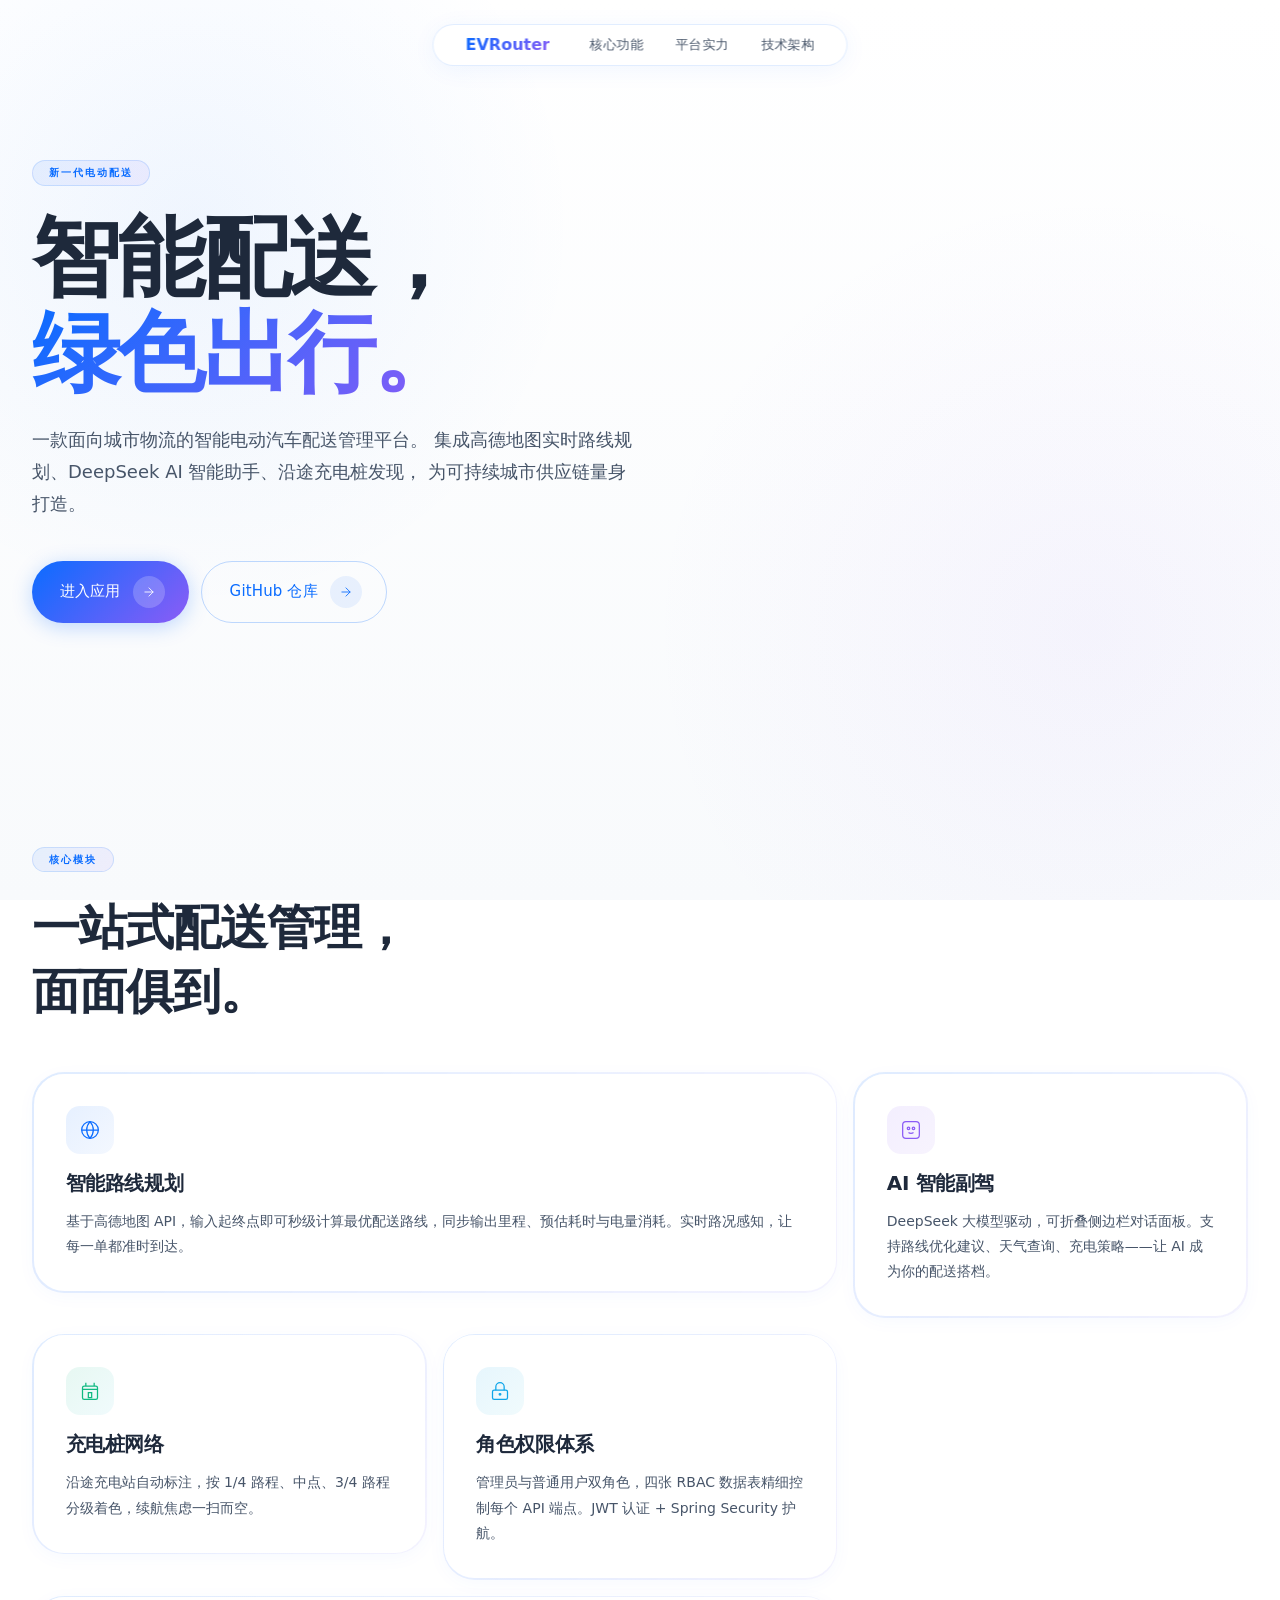
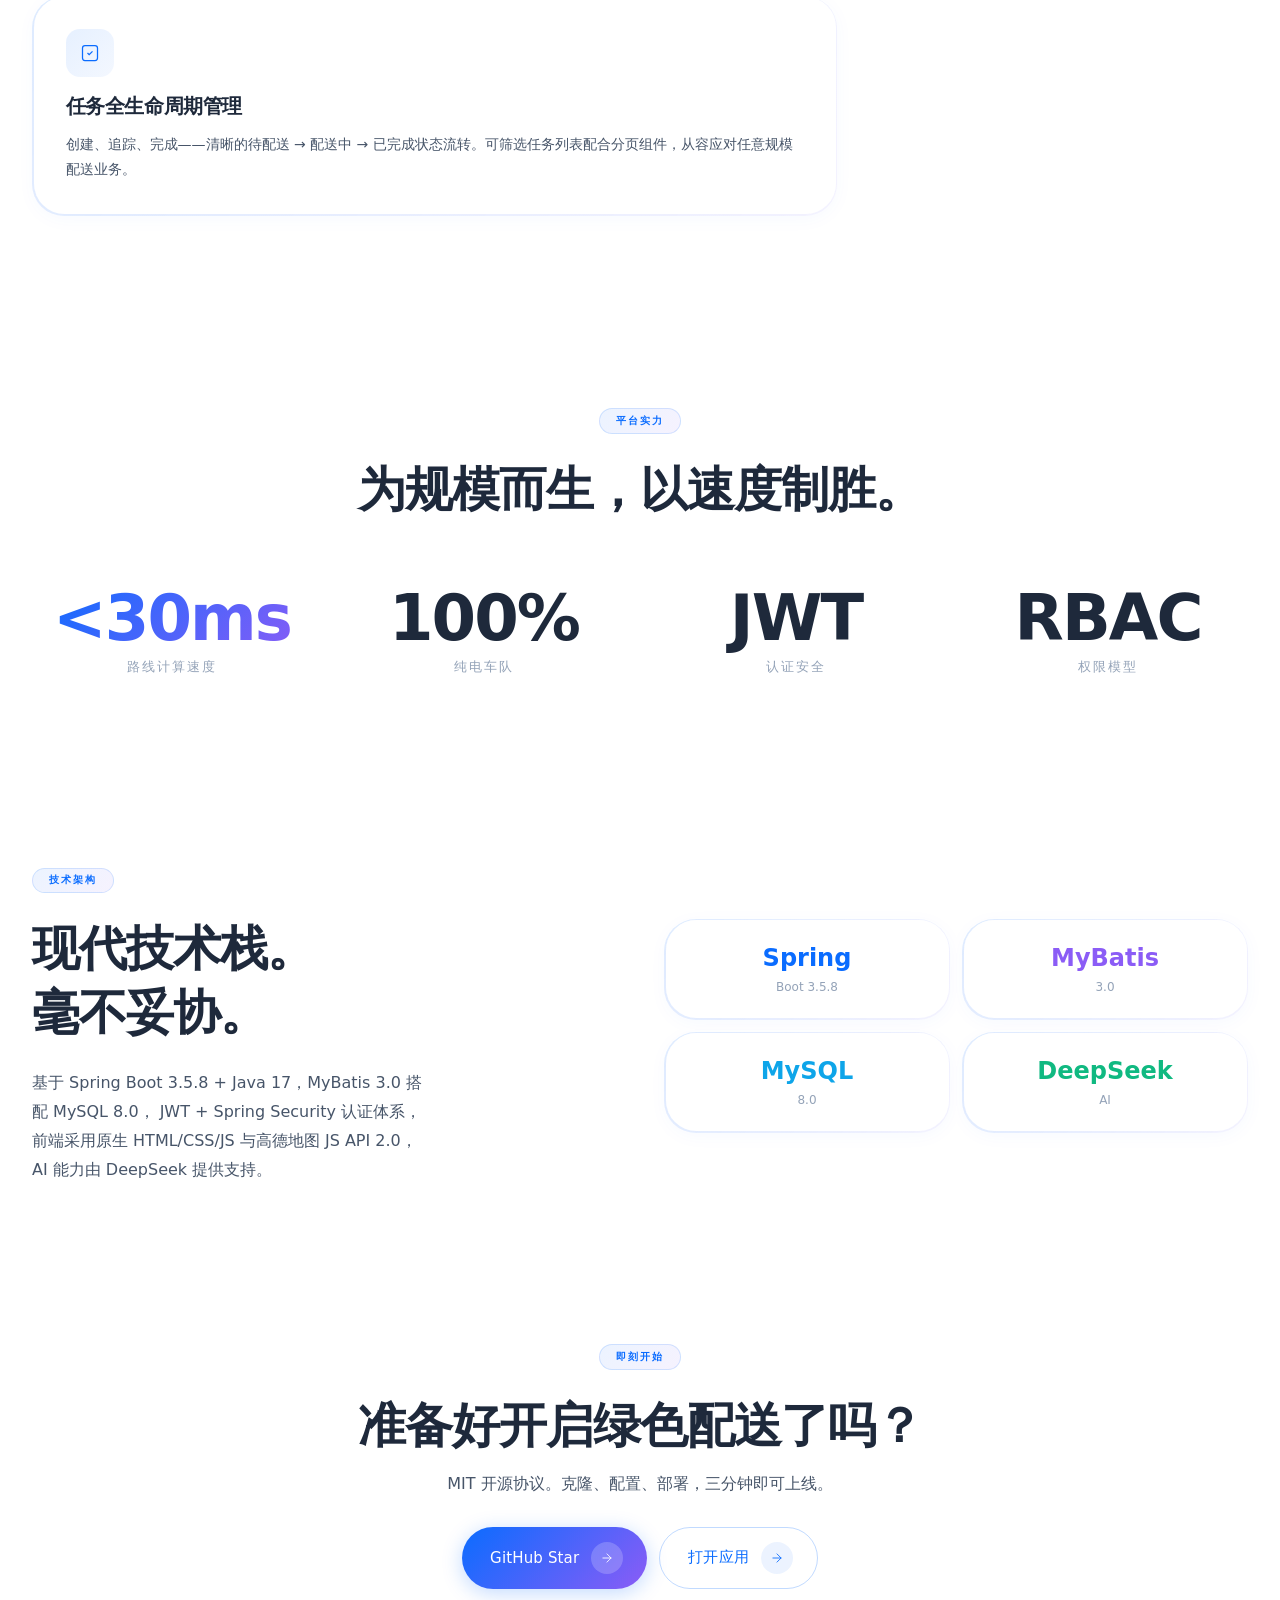
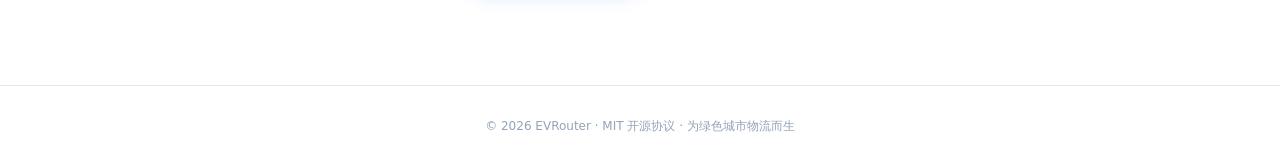
==== commit 1f65b0e3: "refactor: align promo page colors with project blue-purple theme" ====
--- a/src/main/resources/static/html/promo.html
+++ b/src/main/resources/static/html/promo.html
@@ -7,73 +7,86 @@
 
   <!-- Premium Fonts -->
   <link href="https://api.fontshare.com/v2/css?f[]=clash-display@200,300,400,500,600,700&display=swap" rel="stylesheet">
-  <link href="https://fonts.googleapis.com/css2?family=Geist:wght@300;400;500;600&display=swap" rel="stylesheet">
 
   <style>
     /* ============================================
-       EVRouter 宣传页 — Ethereal Glass + Bento
+       EVRouter 宣传页 — 蓝紫渐变 · 玻璃质感 · Bento
+       主色调: #0a6cff / #8b5cf6
        ============================================ */
 
     *, *::before, *::after { margin: 0; padding: 0; box-sizing: border-box; }
 
     :root {
-      --bg-deep:    #050505;
-      --bg-card:    rgba(255,255,255,0.03);
-      --border-dim: rgba(255,255,255,0.06);
-      --border-lit: rgba(255,255,255,0.10);
-      --text-primary:   #f5f5f5;
-      --text-secondary: rgba(255,255,255,0.55);
-      --text-tertiary:  rgba(255,255,255,0.30);
-      --accent-emerald: #10b981;
-      --accent-purple:  #8b5cf6;
-      --accent-cyan:    #22d3ee;
+      --blue:        #0a6cff;
+      --blue-dark:   #0056d6;
+      --blue-light:  #3b82f6;
+      --purple:      #8b5cf6;
+      --purple-dark: #7c3aed;
+      --green:       #10b981;
+      --cyan:        #0ea5e9;
+
+      --text-primary:   #1e293b;
+      --text-secondary: #475569;
+      --text-muted:     #94a3b8;
+      --text-white:     #ffffff;
+
+      --bg-white:       #ffffff;
+      --bg-light:       #f8fafc;
+      --border-light:   #e2e8f0;
+      --border-medium:  #cbd5e1;
+
+      --glass-bg:       rgba(255,255,255,0.25);
+      --glass-bg-solid: rgba(255,255,255,0.85);
+      --glass-border:   rgba(255,255,255,0.3);
+      --glass-shadow:   0 8px 32px rgba(31,38,135,0.12);
+
       --radius-sm: 0.75rem;
       --radius-md: 1.25rem;
       --radius-lg: 2rem;
-      --radius-xl: 2.5rem;
-      --ease-spring: cubic-bezier(0.32,0.72,0,1);
+
+      --ease-spring:   cubic-bezier(0.32,0.72,0,1);
       --ease-out-expo: cubic-bezier(0.16,1,0.3,1);
     }
 
-    html { background: var(--bg-deep); color: var(--text-primary); font-family: 'Geist', system-ui, -apple-system, sans-serif; font-weight: 300; -webkit-font-smoothing: antialiased; }
-    body { min-height: 100vh; overflow-x: hidden; }
-    h1, h2, h3, .display { font-family: 'Clash Display', system-ui, sans-serif; font-weight: 500; letter-spacing: -0.02em; }
+    html {
+      font-family: 'Clash Display', 'PingFang SC', 'Microsoft YaHei', system-ui, -apple-system, sans-serif;
+      font-weight: 400;
+      -webkit-font-smoothing: antialiased;
+      background: #ffffff;
+      color: var(--text-primary);
+    }
+
+    body {
+      min-height: 100vh; overflow-x: hidden;
+      background:
+        radial-gradient(circle at 15% 25%, rgba(10,108,255,0.06) 0%, transparent 30%),
+        radial-gradient(circle at 85% 70%, rgba(139,92,246,0.05) 0%, transparent 35%),
+        linear-gradient(180deg, #ffffff 0%, #f8fafc 100%);
+      background-attachment: fixed;
+    }
+
+    h1, h2, h3 { font-weight: 500; letter-spacing: -0.02em; }
     a { color: inherit; text-decoration: none; }
-    img { display: block; max-width: 100%; }
-
-    /* ---------- NOISE OVERLAY ---------- */
-    .noise-overlay {
-      position: fixed; inset: 0; z-index: 50; pointer-events: none; opacity: 0.035;
-      background-image: url("data:image/svg+xml,%3Csvg viewBox='0 0 256 256' xmlns='http://www.w3.org/2000/svg'%3E%3Cfilter id='n'%3E%3CfeTurbulence type='fractalNoise' baseFrequency='0.9' numOctaves='4' stitchTiles='stitch'/%3E%3C/filter%3E%3Crect width='100%25' height='100%25' filter='url(%23n)'/%3E%3C/svg%3E");
-    }
-
-    /* ---------- AMBIENT ORBS ---------- */
-    .ambient-orb {
-      position: fixed; border-radius: 50%; filter: blur(120px); pointer-events: none; z-index: 0;
-    }
-    .ambient-orb--purple {
-      width: 600px; height: 600px; top: -200px; right: -150px;
-      background: radial-gradient(circle, rgba(139,92,246,0.18), transparent 70%);
-    }
-    .ambient-orb--emerald {
-      width: 500px; height: 500px; bottom: -100px; left: -100px;
-      background: radial-gradient(circle, rgba(16,185,129,0.12), transparent 70%);
-    }
-    .ambient-orb--cyan {
-      width: 400px; height: 400px; top: 50%; left: 50%; transform: translate(-50%,-50%);
-      background: radial-gradient(circle, rgba(34,211,238,0.07), transparent 70%);
-    }
 
     /* ---------- NAV ---------- */
     .nav-pill {
       position: fixed; top: 1.5rem; left: 50%; transform: translateX(-50%); z-index: 100;
-      display: flex; align-items: center; gap: 2rem; padding: 0.75rem 2rem;
-      background: rgba(255,255,255,0.04); backdrop-filter: blur(24px); -webkit-backdrop-filter: blur(24px);
-      border: 1px solid var(--border-dim); border-radius: 9999px;
-    }
-    .nav-pill a { font-size: 0.8125rem; font-weight: 400; letter-spacing: 0.03em; color: var(--text-secondary); transition: color 0.3s var(--ease-spring); }
-    .nav-pill a:hover { color: var(--text-primary); }
-    .nav-pill .nav-brand { font-family: 'Clash Display', sans-serif; font-weight: 600; font-size: 1rem; color: var(--text-primary); margin-right: 0.5rem; }
+      display: flex; align-items: center; gap: 2rem; padding: 0.65rem 2rem;
+      background: var(--glass-bg-solid); backdrop-filter: blur(20px); -webkit-backdrop-filter: blur(20px);
+      border: 1px solid rgba(10,108,255,0.12); border-radius: 9999px;
+      box-shadow: 0 4px 24px rgba(10,108,255,0.06);
+    }
+    .nav-pill a {
+      font-size: 0.8125rem; font-weight: 500; letter-spacing: 0.03em;
+      color: var(--text-secondary); transition: color 0.3s var(--ease-spring);
+    }
+    .nav-pill a:hover { color: var(--blue); }
+    .nav-pill .nav-brand {
+      font-weight: 700; font-size: 1rem; color: var(--blue);
+      background: linear-gradient(135deg, var(--blue), var(--purple));
+      -webkit-background-clip: text; -webkit-text-fill-color: transparent; background-clip: text;
+      margin-right: 0.5rem;
+    }
 
     /* ---------- SECTIONS ---------- */
     .section { position: relative; z-index: 10; max-width: 1280px; margin: 0 auto; padding: 6rem 2rem; }
@@ -81,58 +94,80 @@
 
     /* ---------- EYEBROW ---------- */
     .eyebrow {
-      display: inline-block; padding: 0.3rem 1rem; font-size: 0.625rem; font-weight: 500;
+      display: inline-block; padding: 0.3rem 1rem; font-size: 0.625rem; font-weight: 600;
       text-transform: uppercase; letter-spacing: 0.2em; border-radius: 9999px;
-      border: 1px solid var(--border-lit); color: var(--text-secondary);
-      background: rgba(255,255,255,0.03); margin-bottom: 1.5rem;
+      background: linear-gradient(135deg, rgba(10,108,255,0.08), rgba(139,92,246,0.08));
+      color: var(--blue); border: 1px solid rgba(10,108,255,0.15);
+      margin-bottom: 1.5rem;
     }
 
     /* ---------- HERO ---------- */
     .hero-title {
-      font-family: 'Clash Display', sans-serif; font-size: clamp(3rem, 7vw, 5.5rem); font-weight: 600;
-      line-height: 1.1; letter-spacing: -0.03em; margin-bottom: 1.5rem;
-    }
-    .hero-title .accent { background: linear-gradient(135deg, var(--accent-emerald), var(--accent-cyan)); -webkit-background-clip: text; -webkit-text-fill-color: transparent; background-clip: text; }
-    .hero-sub  { font-size: 1.125rem; line-height: 1.8; color: var(--text-secondary); max-width: 600px; margin-bottom: 2.5rem; }
+      font-size: clamp(3rem, 7vw, 5.5rem); font-weight: 700;
+      line-height: 1.08; letter-spacing: -0.03em; margin-bottom: 1.5rem;
+    }
+    .hero-title .accent {
+      background: linear-gradient(135deg, var(--blue) 0%, var(--purple) 100%);
+      -webkit-background-clip: text; -webkit-text-fill-color: transparent; background-clip: text;
+    }
+    .hero-sub {
+      font-size: 1.125rem; line-height: 1.8; color: var(--text-secondary);
+      max-width: 600px; margin-bottom: 2.5rem;
+    }
 
     /* ---------- CTA (Button-in-Button) ---------- */
+    .cta-group { display: flex; gap: 0.75rem; flex-wrap: wrap; }
     .cta-btn {
-      display: inline-flex; align-items: center; gap: 0.75rem; padding: 0.875rem 1.5rem 0.875rem 1.75rem;
-      background: #fff; color: #050505; border: none; border-radius: 9999px; cursor: pointer;
-      font-family: 'Geist', sans-serif; font-size: 0.9375rem; font-weight: 500; letter-spacing: 0.01em;
-      transition: all 0.5s var(--ease-spring);
-      text-decoration: none;
-    }
-    .cta-btn:hover { transform: scale(1.03); }
+      display: inline-flex; align-items: center; gap: 0.75rem;
+      padding: 0.875rem 1.5rem 0.875rem 1.75rem;
+      background: linear-gradient(135deg, var(--blue), var(--purple));
+      color: #fff; border: none; border-radius: 9999px; cursor: pointer;
+      font-family: inherit; font-size: 0.9375rem; font-weight: 500; letter-spacing: 0.01em;
+      transition: all 0.5s var(--ease-spring); text-decoration: none;
+      box-shadow: 0 4px 20px rgba(10,108,255,0.25);
+    }
+    .cta-btn:hover { transform: scale(1.03); box-shadow: 0 6px 28px rgba(10,108,255,0.35); }
     .cta-btn:active { transform: scale(0.98); }
     .cta-btn .btn-icon-circle {
-      width: 2rem; height: 2rem; border-radius: 50%; background: rgba(0,0,0,0.06);
+      width: 2rem; height: 2rem; border-radius: 50%;
+      background: rgba(255,255,255,0.2);
       display: flex; align-items: center; justify-content: center; flex-shrink: 0;
       transition: all 0.4s var(--ease-spring);
     }
-    .cta-btn:hover .btn-icon-circle { transform: translateX(3px) translateY(-1px) scale(1.05); }
-    .cta-btn .btn-icon-circle svg { width: 14px; height: 14px; stroke: #050505; stroke-width: 1.5; }
+    .cta-btn:hover .btn-icon-circle { transform: translateX(3px) translateY(-1px) scale(1.05); background: rgba(255,255,255,0.3); }
+    .cta-btn .btn-icon-circle svg { width: 14px; height: 14px; stroke: #fff; stroke-width: 1.5; }
 
     .cta-btn--secondary {
-      background: transparent; color: var(--text-primary);
-      border: 1px solid var(--border-lit);
-    }
-    .cta-btn--secondary .btn-icon-circle { background: rgba(255,255,255,0.08); }
-    .cta-btn--secondary .btn-icon-circle svg { stroke: var(--text-primary); }
+      background: transparent; color: var(--blue);
+      border: 1.5px solid rgba(10,108,255,0.25); box-shadow: none;
+    }
+    .cta-btn--secondary:hover { background: rgba(10,108,255,0.04); box-shadow: none; }
+    .cta-btn--secondary .btn-icon-circle { background: rgba(10,108,255,0.08); }
+    .cta-btn--secondary .btn-icon-circle svg { stroke: var(--blue); }
 
     /* ---------- DOUBLE-BEZEL CARD ---------- */
     .dc-shell {
       padding: 1.5px; border-radius: var(--radius-lg);
-      background: linear-gradient(135deg, rgba(255,255,255,0.08), rgba(255,255,255,0.02));
+      background: linear-gradient(135deg, rgba(10,108,255,0.12), rgba(139,92,246,0.06));
     }
     .dc-core {
-      background: var(--bg-card); border-radius: calc(var(--radius-lg) - 1.5px);
+      background: var(--bg-white); border-radius: calc(var(--radius-lg) - 1.5px);
       padding: 2rem; height: 100%;
-      box-shadow: inset 0 1px 1px rgba(255,255,255,0.06);
-      backdrop-filter: blur(16px); -webkit-backdrop-filter: blur(16px);
-    }
-    .dc-core h3 { font-family: 'Clash Display', sans-serif; font-size: 1.25rem; font-weight: 500; margin-bottom: 0.75rem; }
+      box-shadow: inset 0 1px 1px rgba(255,255,255,0.8),
+                  0 4px 20px rgba(10,108,255,0.04);
+    }
+    .dc-core h3 { font-size: 1.25rem; font-weight: 600; margin-bottom: 0.75rem; color: var(--text-primary); }
     .dc-core p  { font-size: 0.875rem; line-height: 1.8; color: var(--text-secondary); }
+
+    .dc-icon {
+      display: inline-flex; align-items: center; justify-content: center;
+      width: 3rem; height: 3rem; border-radius: 0.875rem; margin-bottom: 1rem;
+      font-size: 1.25rem;
+    }
+    .dc-icon--blue   { background: linear-gradient(135deg, rgba(10,108,255,0.1), rgba(59,130,246,0.06)); color: var(--blue); }
+    .dc-icon--purple { background: linear-gradient(135deg, rgba(139,92,246,0.1), rgba(124,58,237,0.06)); color: var(--purple); }
+    .dc-icon--green  { background: linear-gradient(135deg, rgba(16,185,129,0.1), rgba(6,182,212,0.06)); color: var(--green); }
+    .dc-icon--cyan   { background: linear-gradient(135deg, rgba(14,165,233,0.1), rgba(6,182,212,0.06)); color: var(--cyan); }
 
     /* ---------- BENTO GRID ---------- */
     .bento-grid {
@@ -140,20 +175,20 @@
     }
     .bento-grid > * { min-width: 0; }
     .bento-card {
-      opacity: 0; transform: translateY(3rem); filter: blur(8px);
+      opacity: 0; transform: translateY(3rem); filter: blur(6px);
       transition: all 0.9s var(--ease-out-expo);
     }
     .bento-card.visible { opacity: 1; transform: translateY(0); filter: blur(0); }
 
     /* ---------- STAT ROW ---------- */
     .stat-value {
-      font-family: 'Clash Display', sans-serif; font-size: clamp(2.5rem, 5vw, 4rem);
-      font-weight: 600; letter-spacing: -0.03em; line-height: 1;
-    }
-    .stat-label { font-size: 0.8125rem; color: var(--text-tertiary); text-transform: uppercase; letter-spacing: 0.15em; margin-top: 0.5rem; }
+      font-size: clamp(2.5rem, 5vw, 4rem); font-weight: 700;
+      letter-spacing: -0.03em; line-height: 1;
+    }
+    .stat-label { font-size: 0.8125rem; color: var(--text-muted); text-transform: uppercase; letter-spacing: 0.15em; margin-top: 0.5rem; }
 
     /* ---------- FOOTER ---------- */
-    .footer { position: relative; z-index: 10; border-top: 1px solid var(--border-dim); padding: 2rem; text-align: center; font-size: 0.75rem; color: var(--text-tertiary); }
+    .footer { position: relative; z-index: 10; border-top: 1px solid var(--border-light); padding: 2rem; text-align: center; font-size: 0.75rem; color: var(--text-muted); }
 
     /* ---------- REVEAL ---------- */
     .reveal {
@@ -175,14 +210,6 @@
   </style>
 </head>
 <body>
-
-  <!-- 噪点纹理 -->
-  <div class="noise-overlay"></div>
-
-  <!-- 氛围光球 -->
-  <div class="ambient-orb ambient-orb--purple"></div>
-  <div class="ambient-orb ambient-orb--emerald"></div>
-  <div class="ambient-orb ambient-orb--cyan"></div>
 
   <!-- 悬浮玻璃导航 -->
   <nav class="nav-pill">
@@ -207,7 +234,7 @@
         集成高德地图实时路线规划、DeepSeek AI 智能助手、沿途充电桩发现，
         为可持续城市供应链量身打造。
       </p>
-      <div class="cta-group" style="display:flex;gap:0.75rem;flex-wrap:wrap;">
+      <div class="cta-group">
         <a href="index.html" class="cta-btn">
           进入应用
           <span class="btn-icon-circle">
@@ -230,7 +257,7 @@
   <section class="section" id="features">
     <div class="reveal" style="margin-bottom:3rem;">
       <span class="eyebrow">核心模块</span>
-      <h2 style="font-family:'Clash Display',sans-serif;font-size:clamp(2rem,4vw,3rem);font-weight:500;letter-spacing:-0.02em;">一站式配送管理，<br>面面俱到。</h2>
+      <h2 style="font-size:clamp(2rem,4vw,3rem);font-weight:600;letter-spacing:-0.02em;">一站式配送管理，<br>面面俱到。</h2>
     </div>
 
     <div class="bento-grid">
@@ -238,7 +265,9 @@
       <div class="bento-card" style="grid-column:span 8;" data-delay="0">
         <div class="dc-shell">
           <div class="dc-core">
-            <div style="font-size:2rem;margin-bottom:0.75rem;filter:grayscale(0.3);">&#9670;</div>
+            <div class="dc-icon dc-icon--blue">
+              <svg width="20" height="20" viewBox="0 0 24 24" fill="none" stroke="currentColor" stroke-width="1.5"><circle cx="12" cy="12" r="10"/><path d="M2 12h20M12 2a15.3 15.3 0 014 10 15.3 15.3 0 01-4 10M12 2a15.3 15.3 0 00-4 10 15.3 15.3 0 004 10"/></svg>
+            </div>
             <h3>智能路线规划</h3>
             <p>基于高德地图 API，输入起终点即可秒级计算最优配送路线，同步输出里程、预估耗时与电量消耗。实时路况感知，让每一单都准时到达。</p>
           </div>
@@ -249,7 +278,9 @@
       <div class="bento-card" style="grid-column:span 4;" data-delay="100">
         <div class="dc-shell">
           <div class="dc-core">
-            <div style="font-size:2rem;margin-bottom:0.75rem;">&#9679;</div>
+            <div class="dc-icon dc-icon--purple">
+              <svg width="20" height="20" viewBox="0 0 24 24" fill="none" stroke="currentColor" stroke-width="1.5"><rect x="2" y="2" width="20" height="20" rx="4"/><circle cx="9" cy="10" r="1.5"/><circle cx="15" cy="10" r="1.5"/><path d="M9 15c.83.67 2 1 3 1s2.17-.33 3-1"/></svg>
+            </div>
             <h3>AI 智能副驾</h3>
             <p>DeepSeek 大模型驱动，可折叠侧边栏对话面板。支持路线优化建议、天气查询、充电策略——让 AI 成为你的配送搭档。</p>
           </div>
@@ -260,7 +291,9 @@
       <div class="bento-card" style="grid-column:span 4;" data-delay="150">
         <div class="dc-shell">
           <div class="dc-core">
-            <div style="font-size:2rem;margin-bottom:0.75rem;">&#9671;</div>
+            <div class="dc-icon dc-icon--green">
+              <svg width="20" height="20" viewBox="0 0 24 24" fill="none" stroke="currentColor" stroke-width="1.5"><path d="M7 2v4M17 2v4M3 10h18M5 6h14a2 2 0 012 2v12a2 2 0 01-2 2H5a2 2 0 01-2-2V8a2 2 0 012-2z"/><path d="M10 14h4v6h-4z"/></svg>
+            </div>
             <h3>充电桩网络</h3>
             <p>沿途充电站自动标注，按 1/4 路程、中点、3/4 路程分级着色，续航焦虑一扫而空。</p>
           </div>
@@ -271,7 +304,9 @@
       <div class="bento-card" style="grid-column:span 4;" data-delay="200">
         <div class="dc-shell">
           <div class="dc-core">
-            <div style="font-size:2rem;margin-bottom:0.75rem;">&#9640;</div>
+            <div class="dc-icon dc-icon--cyan">
+              <svg width="20" height="20" viewBox="0 0 24 24" fill="none" stroke="currentColor" stroke-width="1.5"><rect x="3" y="11" width="18" height="11" rx="2"/><path d="M7 11V7a5 5 0 0110 0v4"/><circle cx="12" cy="16" r="1"/></svg>
+            </div>
             <h3>角色权限体系</h3>
             <p>管理员与普通用户双角色，四张 RBAC 数据表精细控制每个 API 端点。JWT 认证 + Spring Security 护航。</p>
           </div>
@@ -282,7 +317,9 @@
       <div class="bento-card" style="grid-column:span 8;" data-delay="250">
         <div class="dc-shell">
           <div class="dc-core">
-            <div style="font-size:2rem;margin-bottom:0.75rem;">&#9654;</div>
+            <div class="dc-icon dc-icon--blue">
+              <svg width="20" height="20" viewBox="0 0 24 24" fill="none" stroke="currentColor" stroke-width="1.5"><rect x="3" y="3" width="18" height="18" rx="3"/><path d="M9 12l2 2 4-4"/></svg>
+            </div>
             <h3>任务全生命周期管理</h3>
             <p>创建、追踪、完成——清晰的待配送 → 配送中 → 已完成状态流转。可筛选任务列表配合分页组件，从容应对任意规模配送业务。</p>
           </div>
@@ -297,12 +334,12 @@
   <section class="section" id="capabilities">
     <div class="reveal" style="text-align:center;margin-bottom:4rem;">
       <span class="eyebrow">平台实力</span>
-      <h2 style="font-family:'Clash Display',sans-serif;font-size:clamp(2rem,4vw,3rem);font-weight:500;letter-spacing:-0.02em;">为规模而生，以速度制胜。</h2>
+      <h2 style="font-size:clamp(2rem,4vw,3rem);font-weight:600;letter-spacing:-0.02em;">为规模而生，以速度制胜。</h2>
     </div>
 
     <div style="display:grid;grid-template-columns:repeat(4,1fr);gap:2rem;text-align:center;">
       <div class="reveal" data-delay="0">
-        <div class="stat-value" style="background:linear-gradient(135deg,var(--accent-emerald),var(--accent-cyan));-webkit-background-clip:text;-webkit-text-fill-color:transparent;background-clip:text;">&lt;30ms</div>
+        <div class="stat-value" style="background:linear-gradient(135deg,var(--blue),var(--purple));-webkit-background-clip:text;-webkit-text-fill-color:transparent;background-clip:text;">&lt;30ms</div>
         <div class="stat-label">路线计算速度</div>
       </div>
       <div class="reveal" data-delay="100">
@@ -327,7 +364,7 @@
     <div class="reveal" style="display:flex;gap:3rem;align-items:center;flex-wrap:wrap;">
       <div style="flex:1;min-width:280px;">
         <span class="eyebrow">技术架构</span>
-        <h2 style="font-family:'Clash Display',sans-serif;font-size:clamp(2rem,4vw,3rem);font-weight:500;letter-spacing:-0.02em;margin-bottom:1.5rem;">现代技术栈。<br>毫不妥协。</h2>
+        <h2 style="font-size:clamp(2rem,4vw,3rem);font-weight:600;letter-spacing:-0.02em;margin-bottom:1.5rem;">现代技术栈。<br>毫不妥协。</h2>
         <p style="color:var(--text-secondary);line-height:1.8;max-width:400px;">
           基于 Spring Boot 3.5.8 + Java 17，MyBatis 3.0 搭配 MySQL 8.0，
           JWT + Spring Security 认证体系，前端采用原生 HTML/CSS/JS 与高德地图 JS API 2.0，
@@ -335,10 +372,10 @@
         </p>
       </div>
       <div style="flex:1;min-width:280px;display:grid;grid-template-columns:1fr 1fr;gap:0.75rem;">
-        <div class="dc-shell"><div class="dc-core" style="padding:1.5rem;text-align:center;"><div style="font-size:1.5rem;margin-bottom:0.5rem;">Spring</div><div style="font-size:0.75rem;color:var(--text-tertiary);">Boot 3.5.8</div></div></div>
-        <div class="dc-shell"><div class="dc-core" style="padding:1.5rem;text-align:center;"><div style="font-size:1.5rem;margin-bottom:0.5rem;">MyBatis</div><div style="font-size:0.75rem;color:var(--text-tertiary);">3.0</div></div></div>
-        <div class="dc-shell"><div class="dc-core" style="padding:1.5rem;text-align:center;"><div style="font-size:1.5rem;margin-bottom:0.5rem;">MySQL</div><div style="font-size:0.75rem;color:var(--text-tertiary);">8.0</div></div></div>
-        <div class="dc-shell"><div class="dc-core" style="padding:1.5rem;text-align:center;"><div style="font-size:1.5rem;margin-bottom:0.5rem;">DeepSeek</div><div style="font-size:0.75rem;color:var(--text-tertiary);">AI</div></div></div>
+        <div class="dc-shell"><div class="dc-core" style="padding:1.5rem;text-align:center;"><div style="font-size:1.5rem;font-weight:600;margin-bottom:0.5rem;color:var(--blue);">Spring</div><div style="font-size:0.75rem;color:var(--text-muted);">Boot 3.5.8</div></div></div>
+        <div class="dc-shell"><div class="dc-core" style="padding:1.5rem;text-align:center;"><div style="font-size:1.5rem;font-weight:600;margin-bottom:0.5rem;color:var(--purple);">MyBatis</div><div style="font-size:0.75rem;color:var(--text-muted);">3.0</div></div></div>
+        <div class="dc-shell"><div class="dc-core" style="padding:1.5rem;text-align:center;"><div style="font-size:1.5rem;font-weight:600;margin-bottom:0.5rem;color:var(--cyan);">MySQL</div><div style="font-size:0.75rem;color:var(--text-muted);">8.0</div></div></div>
+        <div class="dc-shell"><div class="dc-core" style="padding:1.5rem;text-align:center;"><div style="font-size:1.5rem;font-weight:600;margin-bottom:0.5rem;color:var(--green);">DeepSeek</div><div style="font-size:0.75rem;color:var(--text-muted);">AI</div></div></div>
       </div>
     </div>
   </section>
@@ -349,9 +386,9 @@
   <section class="section" style="text-align:center;padding-top:4rem;padding-bottom:6rem;">
     <div class="reveal">
       <span class="eyebrow">即刻开始</span>
-      <h2 style="font-family:'Clash Display',sans-serif;font-size:clamp(2rem,4vw,3rem);font-weight:500;letter-spacing:-0.02em;margin-bottom:1rem;">准备好开启绿色配送了吗？</h2>
+      <h2 style="font-size:clamp(2rem,4vw,3rem);font-weight:600;letter-spacing:-0.02em;margin-bottom:1rem;">准备好开启绿色配送了吗？</h2>
       <p style="color:var(--text-secondary);margin-bottom:2rem;">MIT 开源协议。克隆、配置、部署，三分钟即可上线。</p>
-      <div style="display:flex;gap:0.75rem;justify-content:center;flex-wrap:wrap;">
+      <div class="cta-group" style="justify-content:center;">
         <a href="https://github.com/Su-yu-s/ev-delivery-system" class="cta-btn">
           GitHub Star
           <span class="btn-icon-circle">
@@ -373,9 +410,7 @@
     &copy; 2026 EVRouter · MIT 开源协议 · 为绿色城市物流而生
   </footer>
 
-  <!-- ============================================ -->
-  <!-- 滚动揭示引擎                                 -->
-  <!-- ============================================ -->
+  <!-- 滚动揭示 -->
   <script>
     (function() {
       var observer = new IntersectionObserver(function(entries) {
@@ -387,7 +422,6 @@
           }
         });
       }, { threshold: 0.15, rootMargin: '0px 0px -40px 0px' });
-
       document.querySelectorAll('.reveal, .bento-card').forEach(function(el) { observer.observe(el); });
     })();
   </script>
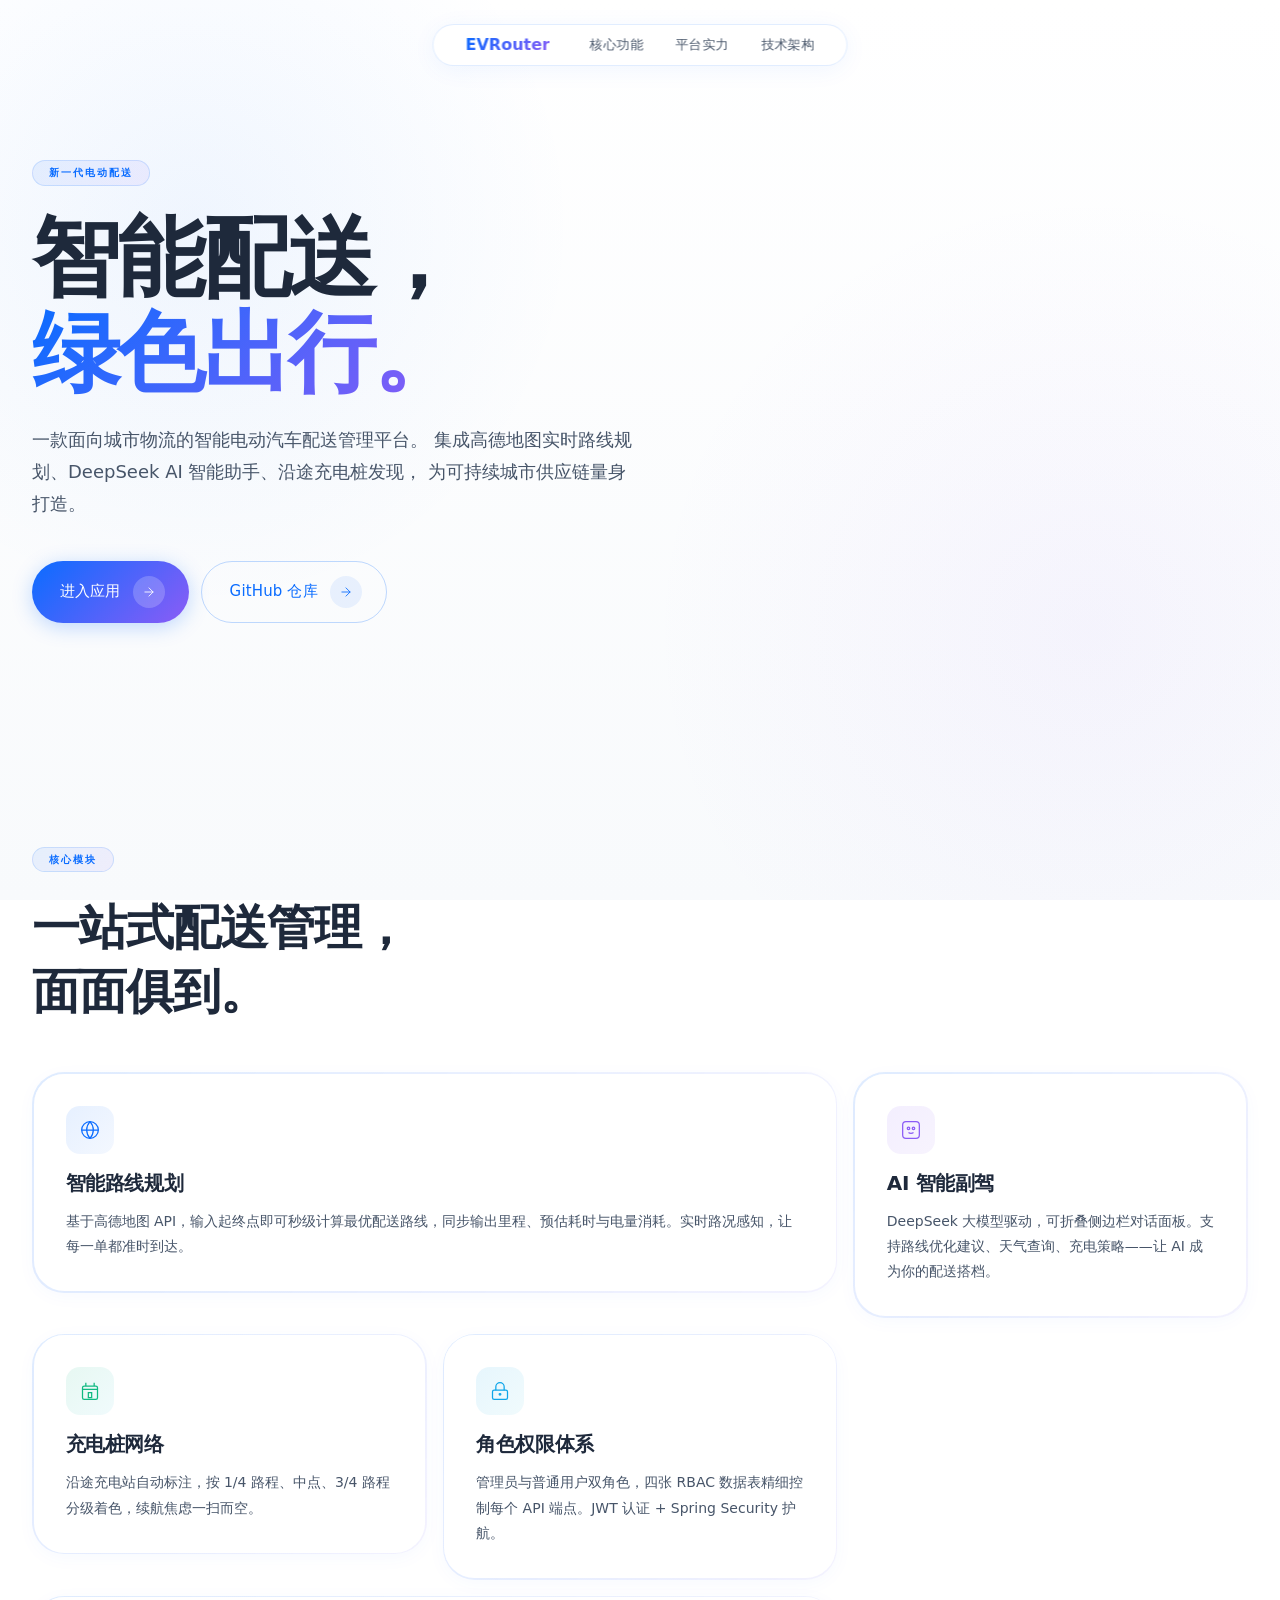
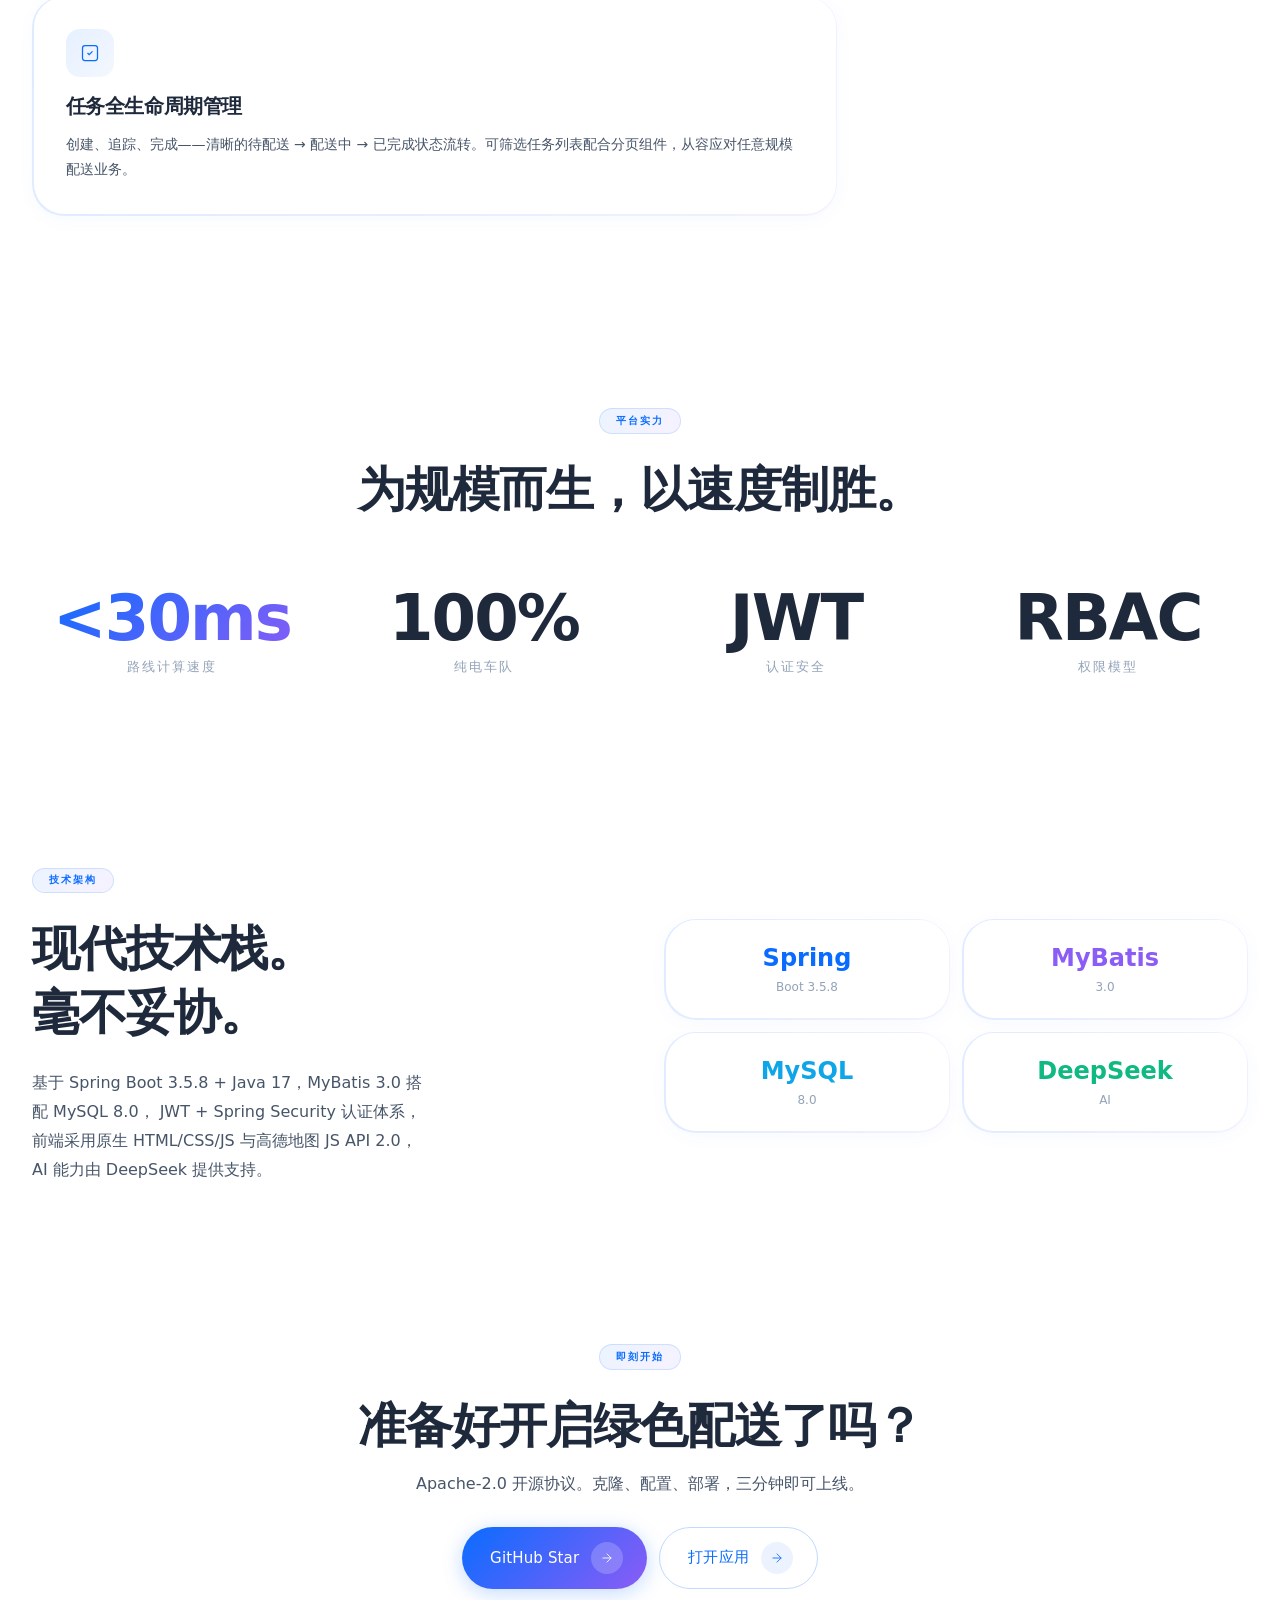
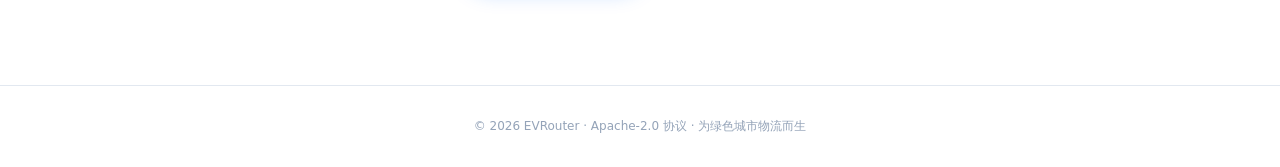
==== commit 9a01b247: "docs: update license to Apache 2.0" ====
--- a/src/main/resources/static/html/promo.html
+++ b/src/main/resources/static/html/promo.html
@@ -235,7 +235,7 @@
         为可持续城市供应链量身打造。
       </p>
       <div class="cta-group">
-        <a href="index.html" class="cta-btn">
+        <a href="http://121.40.34.68:8088/" class="cta-btn">
           进入应用
           <span class="btn-icon-circle">
             <svg viewBox="0 0 24 24" fill="none"><path d="M5 12h14M12 5l7 7-7 7" stroke-linecap="round" stroke-linejoin="round"/></svg>
@@ -387,7 +387,7 @@
     <div class="reveal">
       <span class="eyebrow">即刻开始</span>
       <h2 style="font-size:clamp(2rem,4vw,3rem);font-weight:600;letter-spacing:-0.02em;margin-bottom:1rem;">准备好开启绿色配送了吗？</h2>
-      <p style="color:var(--text-secondary);margin-bottom:2rem;">MIT 开源协议。克隆、配置、部署，三分钟即可上线。</p>
+      <p style="color:var(--text-secondary);margin-bottom:2rem;">Apache-2.0 开源协议。克隆、配置、部署，三分钟即可上线。</p>
       <div class="cta-group" style="justify-content:center;">
         <a href="https://github.com/Su-yu-s/ev-delivery-system" class="cta-btn">
           GitHub Star
@@ -395,7 +395,7 @@
             <svg viewBox="0 0 24 24" fill="none"><path d="M5 12h14M12 5l7 7-7 7" stroke-linecap="round" stroke-linejoin="round"/></svg>
           </span>
         </a>
-        <a href="index.html" class="cta-btn cta-btn--secondary">
+        <a href="http://121.40.34.68:8088/" class="cta-btn cta-btn--secondary">
           打开应用
           <span class="btn-icon-circle">
             <svg viewBox="0 0 24 24" fill="none"><path d="M5 12h14M12 5l7 7-7 7" stroke-linecap="round" stroke-linejoin="round"/></svg>
@@ -407,7 +407,7 @@
 
   <!-- 页脚 -->
   <footer class="footer">
-    &copy; 2026 EVRouter · MIT 开源协议 · 为绿色城市物流而生
+    &copy; 2026 EVRouter · Apache-2.0 协议 · 为绿色城市物流而生
   </footer>
 
   <!-- 滚动揭示 -->
